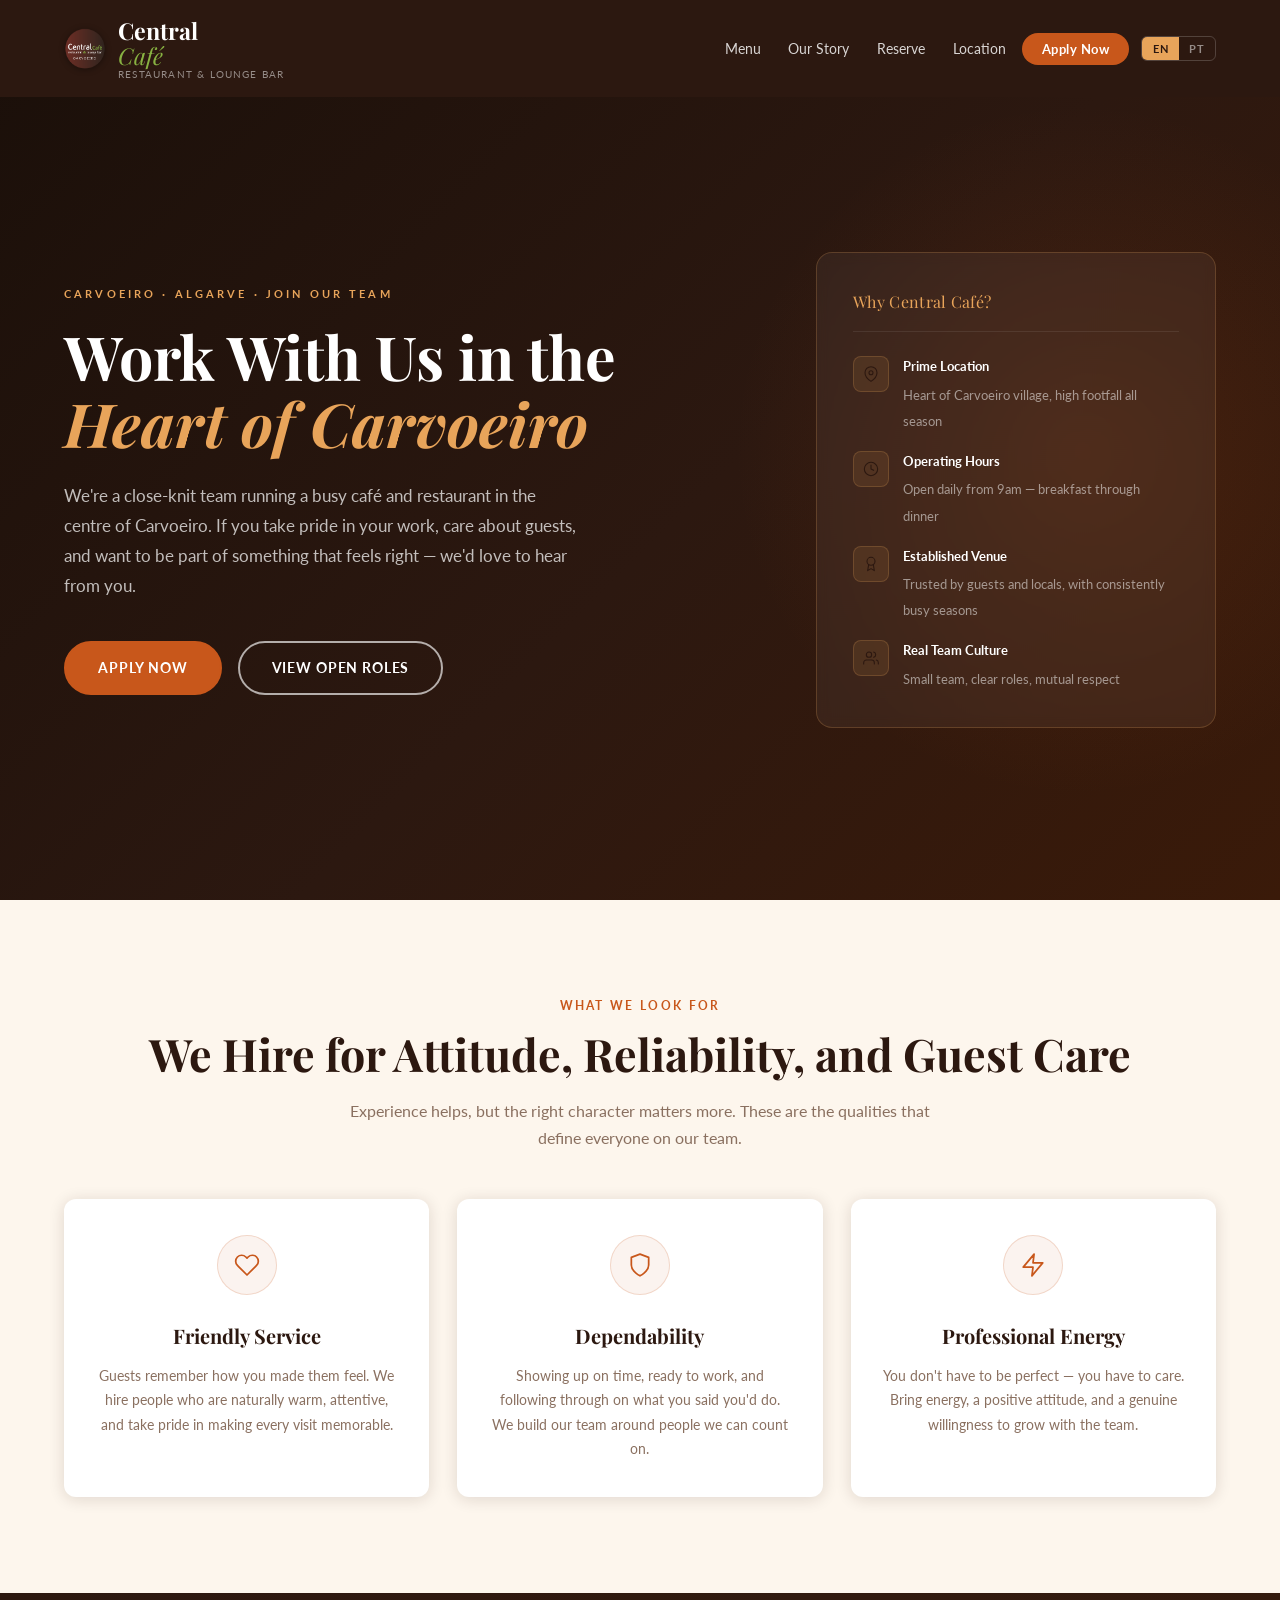
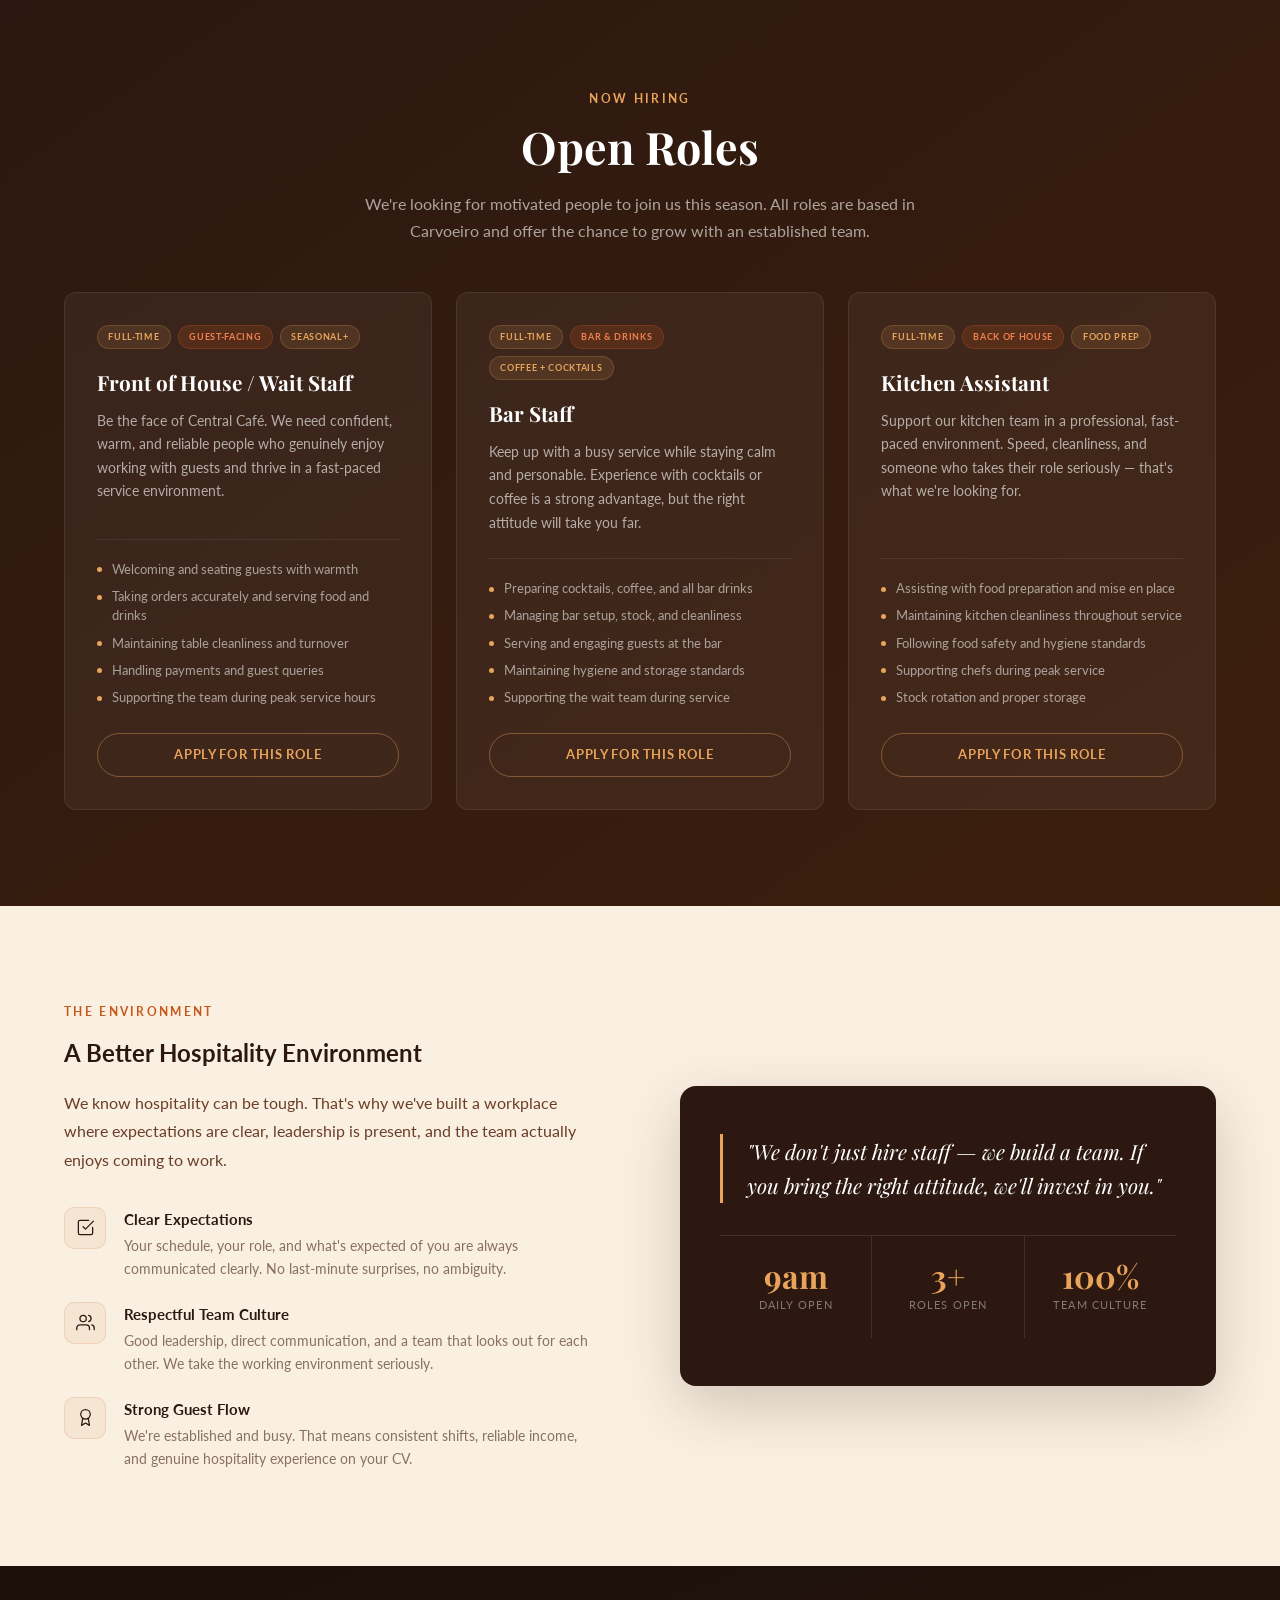
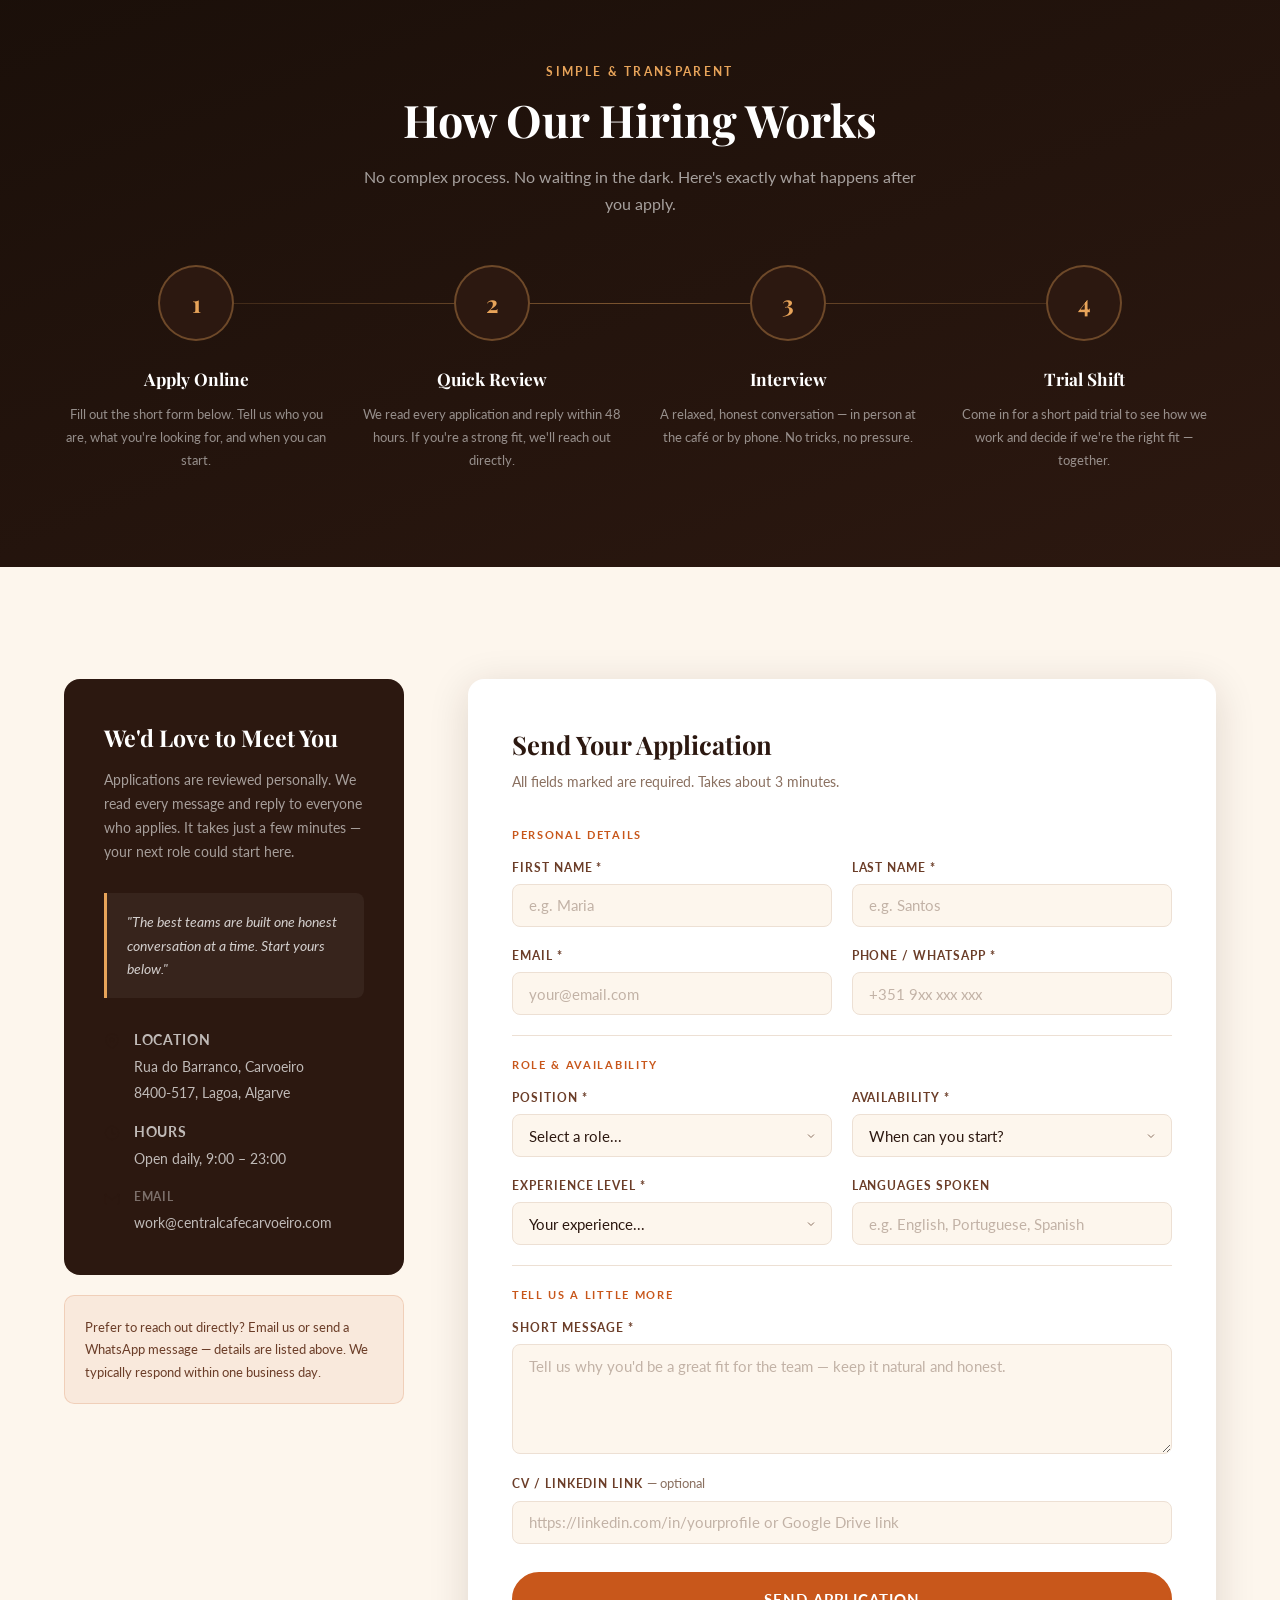
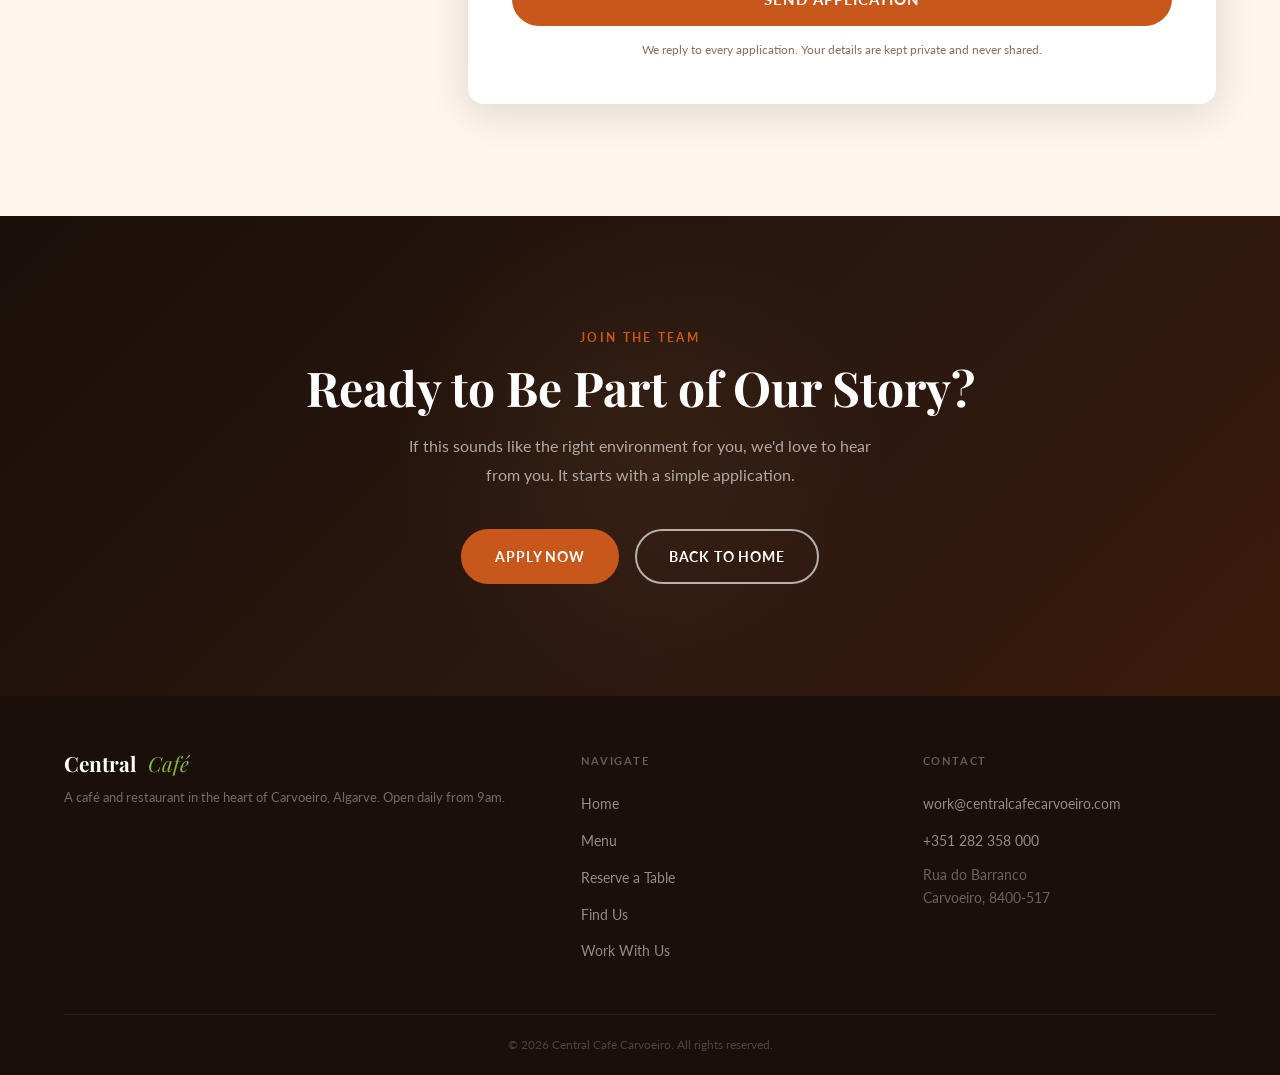
==== work-with-us.html @ 0c121b8c "Add files via upload" ====
<!DOCTYPE html>
<html lang="en">
<head>
  <meta charset="UTF-8" />
  <meta name="viewport" content="width=device-width, initial-scale=1.0" />
  <title>Work With Us — Central Café Carvoeiro</title>
  <meta name="description" content="Join the team at Central Café Carvoeiro. We're hiring front of house, bar staff, and kitchen assistants. Apply online today." />
  <link rel="preconnect" href="https://fonts.googleapis.com" />
  <link rel="preconnect" href="https://fonts.gstatic.com" crossorigin />
  <link href="https://fonts.googleapis.com/css2?family=Playfair+Display:ital,wght@0,400;0,600;0,700;1,400;1,600&family=Lato:wght@300;400;700&display=swap" rel="stylesheet" />
  <link rel="icon" type="image/png" href="images/favicon.png">
  <style>
    /* ═══════════════════════════════════════════════════════════
       Central Café — Work With Us
       Palette: #C8571B ember · #E8A45A gold · #2C1810 espresso
       ═══════════════════════════════════════════════════════════ */
    *, *::before, *::after { box-sizing: border-box; margin: 0; padding: 0; }

    :root {
      --ember:    #C8571B;
      --ember-dk: #A03F0D;
      --gold:     #E8A45A;
      --gold-lt:  #F5C98A;
      --cream:    #FDF6ED;
      --paper:    #FAF0E1;
      --espresso: #2C1810;
      --dark:     #1A0F09;
      --mid:      #6B3D28;
      --grey:     #8A7060;
      --light:    #EDE0D4;
      --white:    #FFFFFF;
      --shadow:   rgba(44,24,16,0.14);
      --font-serif: 'Playfair Display', Georgia, serif;
      --font-sans:  'Lato', system-ui, sans-serif;
      --radius: 12px;
      --ease: 0.3s ease;
    }

    html { scroll-behavior: smooth; font-size: 16px; }
    body { font-family: var(--font-sans); color: var(--espresso); background: var(--white); line-height: 1.65; overflow-x: hidden; }
    img { max-width: 100%; display: block; }
    a { text-decoration: none; color: inherit; }
    ul { list-style: none; }
    svg { display: block; }
    .container { max-width: 1200px; margin: 0 auto; padding: 0 1.5rem; }

    /* ── BUTTONS ─────────────────────────────────────────────── */
    .btn {
      display: inline-block; padding: 0.85rem 2rem; border-radius: 50px;
      font-family: var(--font-sans); font-weight: 700; font-size: 0.88rem;
      letter-spacing: 0.06em; text-transform: uppercase; cursor: pointer;
      border: 2px solid transparent; transition: all var(--ease);
    }
    .btn-primary { background: var(--ember); color: var(--white); border-color: var(--ember); }
    .btn-primary:hover { background: var(--ember-dk); border-color: var(--ember-dk); transform: translateY(-2px); box-shadow: 0 8px 24px rgba(200,87,27,0.32); }
    .btn-ghost { background: transparent; color: var(--white); border-color: rgba(255,255,255,0.65); }
    .btn-ghost:hover { background: rgba(255,255,255,0.12); border-color: var(--white); }
    .btn-outline { background: transparent; color: var(--ember); border-color: var(--ember); }
    .btn-outline:hover { background: var(--ember); color: var(--white); transform: translateY(-2px); box-shadow: 0 8px 24px rgba(200,87,27,0.25); }

    /* ── SECTION HEADERS ─────────────────────────────────────── */
    .section-header { text-align: center; margin-bottom: 3rem; }
    .section-eyebrow { font-size: 0.72rem; font-weight: 700; letter-spacing: 0.2em; text-transform: uppercase; color: var(--ember); margin-bottom: 0.75rem; display: block; }
    .section-header h2 { font-family: var(--font-serif); font-size: clamp(2rem, 4vw, 2.8rem); color: var(--espresso); line-height: 1.2; }
    .section-sub { margin-top: 1rem; color: var(--grey); max-width: 580px; margin-left: auto; margin-right: auto; line-height: 1.7; }
    .section-header.light h2 { color: var(--white); }
    .section-header.light .section-eyebrow { color: var(--gold); }
    .section-header.light .section-sub { color: rgba(255,255,255,0.6); }

    /* ── REVEAL ──────────────────────────────────────────────── */
    .reveal { opacity: 0; transform: translateY(24px); transition: opacity 0.6s ease, transform 0.6s ease; }
    .reveal.visible { opacity: 1; transform: translateY(0); }

    /* ═══════════════════════════════════════════════════════════
       NAV
    ═══════════════════════════════════════════════════════════ */
    #navbar {
      position: fixed; top: 0; left: 0; right: 0; z-index: 1000;
      padding: 1.1rem 0; background: var(--espresso);
      transition: padding var(--ease), box-shadow var(--ease);
    }
    #navbar.scrolled { padding: 0.75rem 0; box-shadow: 0 4px 20px rgba(0,0,0,0.3); }
    .nav-inner { max-width: 1200px; margin: 0 auto; padding: 0 1.5rem; display: flex; align-items: center; justify-content: space-between; gap: 1rem; }
    .nav-logo { display: flex; align-items: center; gap: 0.75rem; line-height: 1.1; }
    .nav-logo-img { height: 42px; width: auto; border-radius: 4px; object-fit: contain; filter: drop-shadow(0 1px 3px rgba(0,0,0,0.4)); }
    .nav-logo-text { display: flex; flex-direction: column; }
    .logo-central { font-family: var(--font-serif); font-size: 1.45rem; font-weight: 700; color: var(--white); }
    .logo-cafe { font-family: var(--font-serif); font-size: 1.45rem; font-weight: 400; font-style: italic; color: #88b242; }
    .nav-logo small { font-size: 0.62rem; letter-spacing: 0.12em; text-transform: uppercase; color: rgba(255,255,255,0.5); }
    .nav-right { display: flex; align-items: center; gap: 0.75rem; }
    .nav-links { display: flex; align-items: center; gap: 0.15rem; }
    .nav-links a { color: rgba(255,255,255,0.82); font-size: 0.87rem; padding: 0.5rem 0.8rem; border-radius: 6px; transition: color var(--ease), background var(--ease); }
    .nav-links a:hover { color: var(--white); background: rgba(255,255,255,0.1); }
    .nav-cta { background: var(--ember) !important; color: var(--white) !important; padding: 0.5rem 1.25rem !important; border-radius: 50px !important; font-weight: 700 !important; font-size: 0.82rem !important; letter-spacing: 0.04em !important; }
    .nav-cta:hover { background: var(--ember-dk) !important; }

    /* Lang Toggle */
    .lang-toggle { display: flex; border: 1px solid rgba(255,255,255,0.18); border-radius: 6px; overflow: hidden; flex-shrink: 0; }
    .lang-btn { background: transparent; border: none; color: rgba(255,255,255,0.5); font-size: 0.68rem; font-weight: 700; letter-spacing: 0.07em; padding: 0.3rem 0.65rem; cursor: pointer; transition: all 0.25s ease; font-family: var(--font-sans); text-transform: uppercase; }
    .lang-btn.active { background: var(--gold); color: var(--espresso); }
    .lang-btn:hover:not(.active) { color: var(--white); background: rgba(255,255,255,0.1); }

    .burger { display: none; background: none; border: none; color: var(--white); cursor: pointer; padding: 0.4rem; }
    .burger-icon { width: 24px; height: 24px; stroke: var(--white); }

    /* ═══════════════════════════════════════════════════════════
       HERO
    ═══════════════════════════════════════════════════════════ */
    #hero {
      position: relative; min-height: 100vh; display: flex; align-items: center;
      overflow: hidden; padding-top: 80px;
      background: linear-gradient(135deg, var(--dark) 0%, var(--espresso) 55%, #3a1a09 100%);
    }
    .hero-glow {
      position: absolute; width: 700px; height: 700px; border-radius: 50%;
      background: radial-gradient(circle, rgba(200,87,27,0.14) 0%, transparent 70%);
      top: 50%; right: -150px; transform: translateY(-50%); pointer-events: none;
    }
    .hero-inner {
      position: relative; z-index: 2; width: 100%; max-width: 1200px; margin: 0 auto;
      padding: 5rem 1.5rem; display: grid; grid-template-columns: 1fr 400px; gap: 4rem; align-items: center;
    }
    .hero-eyebrow { font-size: 0.7rem; font-weight: 700; letter-spacing: 0.28em; text-transform: uppercase; color: var(--gold); margin-bottom: 1.25rem; display: block; }
    .hero-text h1 { font-family: var(--font-serif); font-size: clamp(2.4rem, 5vw, 3.8rem); color: var(--white); line-height: 1.1; margin-bottom: 1.5rem; }
    .hero-text h1 em { color: var(--gold); font-style: italic; }
    .hero-text > p { color: rgba(255,255,255,0.72); font-size: 1.05rem; margin-bottom: 2.5rem; line-height: 1.78; max-width: 520px; }
    .hero-actions { display: flex; gap: 1rem; flex-wrap: wrap; }

    .hero-card {
      background: rgba(255,255,255,0.05); border: 1px solid rgba(232,164,90,0.22);
      border-radius: 16px; padding: 2.25rem; backdrop-filter: blur(6px);
    }
    .hero-card-title {
      font-family: var(--font-serif); font-size: 1rem; color: var(--gold);
      margin-bottom: 1.5rem; padding-bottom: 1rem; border-bottom: 1px solid rgba(255,255,255,0.08);
      letter-spacing: 0.02em;
    }
    .hero-highlights { display: flex; flex-direction: column; gap: 1.1rem; }
    .hero-hi { display: flex; gap: 0.9rem; align-items: flex-start; }
    .hi-icon {
      flex-shrink: 0; width: 36px; height: 36px; border-radius: 8px;
      background: rgba(232,164,90,0.1); border: 1px solid rgba(232,164,90,0.2);
      display: flex; align-items: center; justify-content: center;
    }
    .hi-icon svg { width: 16px; height: 16px; stroke: var(--gold); }
    .hero-hi strong { display: block; color: var(--white); font-size: 0.83rem; margin-bottom: 0.15rem; font-weight: 700; }
    .hero-hi span { font-size: 0.79rem; color: rgba(255,255,255,0.52); line-height: 1.45; }

    /* ═══════════════════════════════════════════════════════════
       VALUES
    ═══════════════════════════════════════════════════════════ */
    #values { padding: 6rem 0; background: var(--cream); }
    .values-grid { display: grid; grid-template-columns: repeat(3, 1fr); gap: 1.75rem; }
    .value-card {
      background: var(--white); border-radius: var(--radius); padding: 2.25rem 2rem;
      box-shadow: 0 2px 16px var(--shadow); text-align: center;
      transition: transform var(--ease), box-shadow var(--ease);
    }
    .value-card:hover { transform: translateY(-4px); box-shadow: 0 12px 36px rgba(44,24,16,0.14); }
    .value-icon {
      display: flex; align-items: center; justify-content: center;
      width: 60px; height: 60px; border-radius: 50%;
      background: rgba(200,87,27,0.07); border: 1.5px solid rgba(200,87,27,0.18);
      margin: 0 auto 1.5rem; color: var(--ember);
    }
    .value-icon svg { width: 26px; height: 26px; }
    .value-card h3 { font-family: var(--font-serif); font-size: 1.25rem; color: var(--espresso); margin-bottom: 0.75rem; }
    .value-card p { color: var(--grey); font-size: 0.9rem; line-height: 1.68; }

    /* ═══════════════════════════════════════════════════════════
       OPEN ROLES
    ═══════════════════════════════════════════════════════════ */
    #roles { padding: 6rem 0; background: linear-gradient(145deg, var(--espresso) 0%, #3C1E0D 100%); }
    .roles-grid { display: grid; grid-template-columns: repeat(3, 1fr); gap: 1.5rem; }
    .role-card {
      background: rgba(255,255,255,0.05); border: 1px solid rgba(255,255,255,0.08);
      border-radius: var(--radius); padding: 2rem; display: flex; flex-direction: column;
      transition: background var(--ease), border-color var(--ease), transform var(--ease);
    }
    .role-card:hover { background: rgba(255,255,255,0.09); border-color: rgba(232,164,90,0.28); transform: translateY(-3px); }
    .role-tags { display: flex; gap: 0.45rem; flex-wrap: wrap; margin-bottom: 1.25rem; }
    .role-tag {
      font-size: 0.59rem; font-weight: 700; padding: 0.2rem 0.65rem; border-radius: 50px;
      text-transform: uppercase; letter-spacing: 0.07em;
      background: rgba(232,164,90,0.12); color: var(--gold); border: 1px solid rgba(232,164,90,0.22);
    }
    .role-tag.hi { background: rgba(200,87,27,0.18); color: #F08050; border-color: rgba(200,87,27,0.28); }
    .role-card h3 { font-family: var(--font-serif); font-size: 1.3rem; color: var(--white); margin-bottom: 0.85rem; line-height: 1.25; }
    .role-desc { color: rgba(255,255,255,0.62); font-size: 0.88rem; line-height: 1.68; margin-bottom: 1.5rem; }
    .role-resp { margin-top: auto; border-top: 1px solid rgba(255,255,255,0.08); padding-top: 1.25rem; display: flex; flex-direction: column; gap: 0.5rem; }
    .role-resp li { display: flex; gap: 0.6rem; align-items: flex-start; font-size: 0.83rem; color: rgba(255,255,255,0.56); line-height: 1.45; }
    .role-resp li::before { content: ''; flex-shrink: 0; width: 5px; height: 5px; border-radius: 50%; background: var(--gold); margin-top: 0.47rem; }
    .role-apply-btn {
      margin-top: 1.6rem; display: block; text-align: center; padding: 0.65rem 1.5rem;
      border-radius: 50px; font-size: 0.8rem; font-weight: 700; letter-spacing: 0.05em;
      text-transform: uppercase; background: transparent; border: 1.5px solid rgba(232,164,90,0.4);
      color: var(--gold); cursor: pointer; transition: all var(--ease); font-family: var(--font-sans);
    }
    .role-apply-btn:hover { background: var(--gold); color: var(--espresso); border-color: var(--gold); }

    /* ═══════════════════════════════════════════════════════════
       BENEFITS / CULTURE
    ═══════════════════════════════════════════════════════════ */
    #benefits { padding: 6rem 0; background: var(--paper); }
    .benefits-inner { display: grid; grid-template-columns: 1fr 1fr; gap: 5rem; align-items: center; }
    .benefits-text h2 { font-family: var(--font-serif); font-size: clamp(2rem, 3.5vw, 2.7rem); line-height: 1.2; color: var(--espresso); margin-bottom: 1.1rem; }
    .benefits-text > p { color: var(--mid); line-height: 1.8; margin-bottom: 2rem; }
    .benefits-list { display: flex; flex-direction: column; gap: 1.35rem; }
    .benefit-item { display: flex; gap: 1.1rem; align-items: flex-start; }
    .benefit-icon { flex-shrink: 0; width: 42px; height: 42px; border-radius: 10px; background: rgba(200,87,27,0.07); border: 1px solid rgba(200,87,27,0.14); display: flex; align-items: center; justify-content: center; }
    .benefit-icon svg { width: 19px; height: 19px; stroke: var(--ember); }
    .benefit-item strong { display: block; color: var(--espresso); font-size: 0.95rem; margin-bottom: 0.2rem; }
    .benefit-item p { font-size: 0.87rem; color: var(--grey); line-height: 1.62; }

    .benefits-visual { background: var(--espresso); border-radius: 16px; padding: 3rem 2.5rem; box-shadow: 0 20px 60px rgba(44,24,16,0.2); }
    .quote-large { font-family: var(--font-serif); font-size: 1.3rem; color: var(--white); line-height: 1.65; font-style: italic; margin-bottom: 2rem; padding-left: 1.5rem; border-left: 3px solid var(--gold); }
    .team-stats { display: flex; border-top: 1px solid rgba(255,255,255,0.1); }
    .team-stat { flex: 1; padding: 1.5rem 1rem; text-align: center; border-right: 1px solid rgba(255,255,255,0.1); }
    .team-stat:last-child { border-right: none; }
    .team-stat strong { display: block; font-family: var(--font-serif); font-size: 2rem; color: var(--gold); line-height: 1; }
    .team-stat span { display: block; font-size: 0.68rem; color: rgba(255,255,255,0.42); text-transform: uppercase; letter-spacing: 0.1em; margin-top: 0.3rem; }

    /* ═══════════════════════════════════════════════════════════
       HIRING PROCESS
    ═══════════════════════════════════════════════════════════ */
    #process { padding: 6rem 0; background: linear-gradient(160deg, var(--dark) 0%, var(--espresso) 100%); }
    .process-steps { display: grid; grid-template-columns: repeat(4, 1fr); gap: 2rem; position: relative; }
    .process-steps::before {
      content: ''; position: absolute; top: 38px; left: calc(12.5% + 0.5rem); right: calc(12.5% + 0.5rem);
      height: 1px; background: linear-gradient(to right, rgba(232,164,90,0.15), rgba(232,164,90,0.45), rgba(232,164,90,0.15)); z-index: 0;
    }
    .process-step { display: flex; flex-direction: column; align-items: center; text-align: center; position: relative; z-index: 1; }
    .step-num {
      width: 76px; height: 76px; border-radius: 50%; background: var(--espresso);
      border: 2px solid rgba(232,164,90,0.35); display: flex; align-items: center; justify-content: center;
      margin-bottom: 1.5rem; transition: border-color var(--ease);
    }
    .step-num:hover { border-color: var(--gold); }
    .step-num-text { font-family: var(--font-serif); font-size: 1.5rem; font-weight: 700; color: var(--gold); }
    .process-step h4 { font-family: var(--font-serif); font-size: 1.08rem; color: var(--white); margin-bottom: 0.6rem; }
    .process-step p { font-size: 0.84rem; color: rgba(255,255,255,0.52); line-height: 1.68; }

    /* ═══════════════════════════════════════════════════════════
       APPLICATION FORM
    ═══════════════════════════════════════════════════════════ */
    #apply { padding: 7rem 0; background: var(--cream); }
    .apply-inner { display: grid; grid-template-columns: 340px 1fr; gap: 4rem; align-items: start; }

    /* Sidebar */
    .sidebar-card { background: var(--espresso); border-radius: 16px; padding: 2.5rem; margin-bottom: 1.25rem; }
    .sidebar-card h3 { font-family: var(--font-serif); font-size: 1.45rem; color: var(--white); margin-bottom: 0.65rem; }
    .sidebar-card > p { color: rgba(255,255,255,0.58); font-size: 0.88rem; line-height: 1.72; margin-bottom: 1.75rem; }
    .sidebar-quote { background: rgba(255,255,255,0.05); border-left: 3px solid var(--gold); border-radius: 0 8px 8px 0; padding: 1.1rem 1.25rem; margin-bottom: 2rem; }
    .sidebar-quote p { font-style: italic; color: rgba(255,255,255,0.78); font-size: 0.87rem; line-height: 1.68; }
    .sidebar-details { display: flex; flex-direction: column; gap: 1rem; }
    .sidebar-det { display: flex; gap: 0.85rem; align-items: flex-start; }
    .sidebar-det svg { width: 16px; height: 16px; stroke: var(--gold); flex-shrink: 0; margin-top: 0.22rem; }
    .sidebar-det strong { display: block; font-size: 0.72rem; text-transform: uppercase; letter-spacing: 0.08em; color: rgba(255,255,255,0.38); margin-bottom: 0.15rem; }
    .sidebar-det span { font-size: 0.86rem; color: rgba(255,255,255,0.7); line-height: 1.5; }
    .sidebar-note { background: rgba(200,87,27,0.08); border: 1px solid rgba(200,87,27,0.18); border-radius: 10px; padding: 1.25rem; }
    .sidebar-note p { font-size: 0.83rem; color: var(--mid); line-height: 1.68; }
    .sidebar-note a { color: var(--ember); font-weight: 700; }
    .sidebar-note a:hover { text-decoration: underline; }

    /* Form */
    .application-form { background: var(--white); border-radius: 16px; padding: 2.75rem; box-shadow: 0 8px 40px var(--shadow); }
    .form-title { font-family: var(--font-serif); font-size: 1.6rem; color: var(--espresso); margin-bottom: 0.35rem; }
    .form-subtitle { color: var(--grey); font-size: 0.87rem; margin-bottom: 2rem; }
    .form-section-label { font-size: 0.7rem; font-weight: 700; color: var(--ember); text-transform: uppercase; letter-spacing: 0.15em; margin-bottom: 0.85rem; display: block; }
    .form-sep { border: none; border-top: 1px solid var(--light); margin: 1.25rem 0; }
    .form-row { display: grid; grid-template-columns: repeat(auto-fit, minmax(140px, 1fr)); gap: 1.2rem; margin-bottom: 1.2rem; }
    .form-row:last-of-type { margin-bottom: 0; }
    .form-group { display: flex; flex-direction: column; gap: 0.4rem; }
    .form-group label { font-size: 0.74rem; font-weight: 700; color: var(--mid); text-transform: uppercase; letter-spacing: 0.08em; }
    .form-group input,
    .form-group select,
    .form-group textarea {
      border: 1.5px solid var(--light); border-radius: 8px; padding: 0.72rem 1rem;
      font-family: var(--font-sans); font-size: 0.93rem; color: var(--espresso);
      background: var(--cream); transition: border-color var(--ease), box-shadow var(--ease);
      outline: none; width: 100%; appearance: none; -webkit-appearance: none;
    }
    .form-group select {
      background-image: url("data:image/svg+xml,%3Csvg xmlns='http://www.w3.org/2000/svg' width='12' height='12' viewBox='0 0 24 24' fill='none' stroke='%238A7060' stroke-width='2'%3E%3Cpolyline points='6 9 12 15 18 9'%3E%3C/polyline%3E%3C/svg%3E");
      background-repeat: no-repeat; background-position: right 0.9rem center; padding-right: 2.5rem;
    }
    .form-group input::placeholder,
    .form-group textarea::placeholder { color: #c2b2a6; }
    .form-group input:focus,
    .form-group select:focus,
    .form-group textarea:focus { border-color: var(--ember); box-shadow: 0 0 0 3px rgba(200,87,27,0.12); background: var(--white); }
    .form-group textarea { resize: vertical; min-height: 110px; }
    .form-submit-wrap { margin-top: 1.75rem; }
    .btn-submit {
      width: 100%; padding: 1rem 2rem; background: var(--ember); color: var(--white);
      border: 2px solid var(--ember); border-radius: 50px; font-family: var(--font-sans);
      font-weight: 700; font-size: 0.92rem; letter-spacing: 0.07em; text-transform: uppercase;
      cursor: pointer; transition: all var(--ease);
    }
    .btn-submit:hover { background: var(--ember-dk); border-color: var(--ember-dk); transform: translateY(-2px); box-shadow: 0 8px 24px rgba(200,87,27,0.32); }
    .form-note { font-size: 0.77rem; color: var(--grey); text-align: center; margin-top: 0.85rem; }
    .form-success {
      display: none; align-items: center; gap: 0.6rem;
      padding: 1rem 1.25rem; background: #edf7ed; border-radius: 8px;
      color: #2d6a2d; font-weight: 700; font-size: 0.92rem; margin-bottom: 1.25rem;
    }
    .form-success.visible { display: flex; }
    .form-success svg { width: 18px; height: 18px; flex-shrink: 0; stroke: #2d6a2d; }

    /* ═══════════════════════════════════════════════════════════
       FINAL CTA
    ═══════════════════════════════════════════════════════════ */
    #cta-final {
      padding: 7rem 0; text-align: center; position: relative; overflow: hidden;
      background: linear-gradient(135deg, var(--dark) 0%, var(--espresso) 60%, #3a1a09 100%);
    }
    #cta-final::before {
      content: ''; position: absolute; width: 500px; height: 500px; border-radius: 50%;
      background: radial-gradient(circle, rgba(232,164,90,0.07) 0%, transparent 70%);
      top: 50%; left: 50%; transform: translate(-50%, -50%); pointer-events: none;
    }
    .cta-inner { position: relative; z-index: 1; }
    .cta-inner h2 { font-family: var(--font-serif); font-size: clamp(2rem, 4vw, 3rem); color: var(--white); margin-bottom: 1rem; line-height: 1.2; }
    .cta-inner p { color: rgba(255,255,255,0.62); max-width: 480px; margin: 0 auto 2.5rem; line-height: 1.78; }
    .cta-actions { display: flex; gap: 1rem; justify-content: center; flex-wrap: wrap; }

    /* ═══════════════════════════════════════════════════════════
       FOOTER
    ═══════════════════════════════════════════════════════════ */
    footer { background: var(--dark); padding: 3.5rem 0 0; }
    .footer-inner { display: grid; grid-template-columns: 1.6fr 1fr 1fr; gap: 3rem; padding-bottom: 2.5rem; border-bottom: 1px solid rgba(255,255,255,0.06); }
    .footer-brand .logo-central, .footer-brand .logo-cafe { font-size: 1.3rem; }
    .footer-brand p { color: rgba(255,255,255,0.38); font-size: 0.82rem; margin-top: 0.75rem; line-height: 1.65; }
    .footer-links h4 { color: rgba(255,255,255,0.32); font-size: 0.7rem; text-transform: uppercase; letter-spacing: 0.16em; margin-bottom: 1.25rem; }
    .footer-links li { margin-bottom: 0.65rem; }
    .footer-links a { color: rgba(255,255,255,0.52); font-size: 0.87rem; transition: color var(--ease); }
    .footer-links a:hover { color: var(--gold); }
    .footer-bottom { padding: 1.25rem 1.5rem; text-align: center; }
    .footer-bottom p { color: rgba(255,255,255,0.22); font-size: 0.75rem; }

    /* ═══════════════════════════════════════════════════════════
       RESPONSIVE
    ═══════════════════════════════════════════════════════════ */
    @media (max-width: 1024px) {
      .hero-inner { grid-template-columns: 1fr; max-width: 700px; }
      .hero-card { display: grid; grid-template-columns: 1fr 1fr; gap: 1rem; }
      .hero-card-title { grid-column: 1 / -1; }
      .roles-grid { grid-template-columns: 1fr 1fr; }
      .benefits-inner { grid-template-columns: 1fr; gap: 3rem; }
      .apply-inner { grid-template-columns: 1fr; }
      .footer-inner { grid-template-columns: 1fr 1fr; }
    }
    @media (max-width: 900px) {
      .values-grid { grid-template-columns: 1fr; max-width: 440px; margin-left: auto; margin-right: auto; }
      .process-steps { grid-template-columns: repeat(2, 1fr); gap: 3rem; }
      .process-steps::before { display: none; }
    }
    @media (max-width: 768px) {
      .nav-links {
        display: none; position: fixed; top: 0; left: 0; right: 0; bottom: 0;
        background: var(--espresso); flex-direction: column; align-items: center; justify-content: center;
        gap: 0.75rem; z-index: 999;
      }
      .nav-links.open { display: flex; }
      .nav-links a { font-size: 1.15rem; padding: 0.8rem 2rem; }
      .burger { display: block; position: relative; z-index: 1001; }
      .hero-inner { padding: 3.5rem 1.5rem; }
      .hero-card { display: block; }
      .roles-grid { grid-template-columns: 1fr; max-width: 560px; margin-left: auto; margin-right: auto; }
      .application-form { padding: 2rem 1.5rem; }
      .footer-inner { grid-template-columns: 1fr; gap: 2rem; }
      .team-stats { flex-direction: column; }
      .team-stat { border-right: none; border-bottom: 1px solid rgba(255,255,255,0.1); }
      .team-stat:last-child { border-bottom: none; }
    }
    @media (max-width: 640px) {
      .process-steps { grid-template-columns: 1fr; gap: 2.5rem; }
      .hero-actions { flex-direction: column; align-items: flex-start; }
      .cta-actions { flex-direction: column; align-items: center; }
      .form-row { grid-template-columns: 1fr; }
    }
    @media (max-width: 520px) {
      .application-form { padding: 1.75rem 1.1rem; }
    }
  </style>
</head>
<body>

<!-- ══ SVG SYMBOLS ═══════════════════════════════════════════════ -->
<svg xmlns="http://www.w3.org/2000/svg" style="display:none">
  <symbol id="icon-pin" viewBox="0 0 24 24" fill="none" stroke="currentColor" stroke-width="1.6" stroke-linecap="round" stroke-linejoin="round">
    <path d="M21 10c0 7-9 13-9 13s-9-6-9-13a9 9 0 0 1 18 0z"/><circle cx="12" cy="10" r="3"/>
  </symbol>
  <symbol id="icon-clock" viewBox="0 0 24 24" fill="none" stroke="currentColor" stroke-width="1.6" stroke-linecap="round" stroke-linejoin="round">
    <circle cx="12" cy="12" r="10"/><polyline points="12 6 12 12 16 14"/>
  </symbol>
  <symbol id="icon-award" viewBox="0 0 24 24" fill="none" stroke="currentColor" stroke-width="1.6" stroke-linecap="round" stroke-linejoin="round">
    <circle cx="12" cy="8" r="6"/><path d="M15.477 12.89 17 22l-5-3-5 3 1.523-9.11"/>
  </symbol>
  <symbol id="icon-people" viewBox="0 0 24 24" fill="none" stroke="currentColor" stroke-width="1.6" stroke-linecap="round" stroke-linejoin="round">
    <path d="M17 21v-2a4 4 0 0 0-4-4H5a4 4 0 0 0-4 4v2"/><circle cx="9" cy="7" r="4"/>
    <path d="M23 21v-2a4 4 0 0 0-3-3.87"/><path d="M16 3.13a4 4 0 0 1 0 7.75"/>
  </symbol>
  <symbol id="icon-heart" viewBox="0 0 24 24" fill="none" stroke="currentColor" stroke-width="1.6" stroke-linecap="round" stroke-linejoin="round">
    <path d="M20.84 4.61a5.5 5.5 0 0 0-7.78 0L12 5.67l-1.06-1.06a5.5 5.5 0 0 0-7.78 7.78l1.06 1.06L12 21.23l7.78-7.78 1.06-1.06a5.5 5.5 0 0 0 0-7.78z"/>
  </symbol>
  <symbol id="icon-shield" viewBox="0 0 24 24" fill="none" stroke="currentColor" stroke-width="1.6" stroke-linecap="round" stroke-linejoin="round">
    <path d="M12 22s8-4 8-10V5l-8-3-8 3v7c0 6 8 10 8 10z"/>
  </symbol>
  <symbol id="icon-zap" viewBox="0 0 24 24" fill="none" stroke="currentColor" stroke-width="1.6" stroke-linecap="round" stroke-linejoin="round">
    <polygon points="13 2 3 14 12 14 11 22 21 10 12 10 13 2"/>
  </symbol>
  <symbol id="icon-check-list" viewBox="0 0 24 24" fill="none" stroke="currentColor" stroke-width="1.6" stroke-linecap="round" stroke-linejoin="round">
    <path d="M9 11l3 3L22 4"/><path d="M21 12v7a2 2 0 0 1-2 2H5a2 2 0 0 1-2-2V5a2 2 0 0 1 2-2h11"/>
  </symbol>
  <symbol id="icon-chat" viewBox="0 0 24 24" fill="none" stroke="currentColor" stroke-width="1.6" stroke-linecap="round" stroke-linejoin="round">
    <path d="M21 15a2 2 0 0 1-2 2H7l-4 4V5a2 2 0 0 1 2-2h14a2 2 0 0 1 2 2z"/>
  </symbol>
  <symbol id="icon-briefcase" viewBox="0 0 24 24" fill="none" stroke="currentColor" stroke-width="1.6" stroke-linecap="round" stroke-linejoin="round">
    <rect x="2" y="7" width="20" height="14" rx="2" ry="2"/><path d="M16 21V5a2 2 0 0 0-2-2h-4a2 2 0 0 0-2 2v16"/>
  </symbol>
  <symbol id="icon-coffee" viewBox="0 0 24 24" fill="none" stroke="currentColor" stroke-width="1.6" stroke-linecap="round" stroke-linejoin="round">
    <path d="M18 8h1a4 4 0 0 1 0 8h-1"/><path d="M2 8h16v9a4 4 0 0 1-4 4H6a4 4 0 0 1-4-4V8z"/>
    <line x1="6" y1="1" x2="6" y2="4"/><line x1="10" y1="1" x2="10" y2="4"/><line x1="14" y1="1" x2="14" y2="4"/>
  </symbol>
  <symbol id="icon-utensils" viewBox="0 0 24 24" fill="none" stroke="currentColor" stroke-width="1.6" stroke-linecap="round" stroke-linejoin="round">
    <path d="M3 2v7c0 1.1.9 2 2 2h4a2 2 0 0 0 2-2V2"/><path d="M7 2v20"/>
    <path d="M21 15V2a5 5 0 0 0-5 5v6c0 1.1.9 2 2 2h3zm0 0v7"/>
  </symbol>
  <symbol id="icon-check" viewBox="0 0 24 24" fill="none" stroke="currentColor" stroke-width="2" stroke-linecap="round" stroke-linejoin="round">
    <polyline points="20 6 9 17 4 12"/>
  </symbol>
  <symbol id="icon-menu" viewBox="0 0 24 24" fill="none" stroke="currentColor" stroke-width="1.8" stroke-linecap="round">
    <line x1="3" y1="6" x2="21" y2="6"/><line x1="3" y1="12" x2="21" y2="12"/><line x1="3" y1="18" x2="21" y2="18"/>
  </symbol>
  <symbol id="icon-close" viewBox="0 0 24 24" fill="none" stroke="currentColor" stroke-width="1.8" stroke-linecap="round">
    <line x1="18" y1="6" x2="6" y2="18"/><line x1="6" y1="6" x2="18" y2="18"/>
  </symbol>
  <symbol id="icon-mail" viewBox="0 0 24 24" fill="none" stroke="currentColor" stroke-width="1.6" stroke-linecap="round" stroke-linejoin="round">
    <path d="M4 4h16c1.1 0 2 .9 2 2v12c0 1.1-.9 2-2 2H4c-1.1 0-2-.9-2-2V6c0-1.1.9-2 2-2z"/>
    <polyline points="22,6 12,13 2,6"/>
  </symbol>
  <symbol id="icon-phone" viewBox="0 0 24 24" fill="none" stroke="currentColor" stroke-width="1.6" stroke-linecap="round" stroke-linejoin="round">
    <path d="M22 16.92v3a2 2 0 0 1-2.18 2 19.79 19.79 0 0 1-8.63-3.07A19.5 19.5 0 0 1 4.07 12.04a19.79 19.79 0 0 1-3.07-8.67A2 2 0 0 1 2.98 1.38h3a2 2 0 0 1 2 1.72c.127.96.361 1.903.7 2.81a2 2 0 0 1-.45 2.11L7.09 8.91a16 16 0 0 0 6 6l1.27-1.27a2 2 0 0 1 2.11-.45c.907.339 1.85.573 2.81.7A2 2 0 0 1 21 16l.92.92z"/>
  </symbol>
  <symbol id="icon-link" viewBox="0 0 24 24" fill="none" stroke="currentColor" stroke-width="1.6" stroke-linecap="round" stroke-linejoin="round">
    <path d="M10 13a5 5 0 0 0 7.54.54l3-3a5 5 0 0 0-7.07-7.07l-1.72 1.71"/>
    <path d="M14 11a5 5 0 0 0-7.54-.54l-3 3a5 5 0 0 0 7.07 7.07l1.71-1.71"/>
  </symbol>
  <symbol id="icon-globe" viewBox="0 0 24 24" fill="none" stroke="currentColor" stroke-width="1.6" stroke-linecap="round" stroke-linejoin="round">
    <circle cx="12" cy="12" r="10"/>
    <line x1="2" y1="12" x2="22" y2="12"/>
    <path d="M12 2a15.3 15.3 0 0 1 4 10 15.3 15.3 0 0 1-4 10 15.3 15.3 0 0 1-4-10 15.3 15.3 0 0 1 4-10z"/>
  </symbol>
</svg>

<!-- ══ NAV ════════════════════════════════════════════════════════ -->
<nav id="navbar">
  <div class="nav-inner">
    <a class="nav-logo" href="index.html">
      <img src="images/logo_trans.png" alt="Central Café" class="nav-logo-img" />
      <div class="nav-logo-text">
        <span class="logo-central">Central</span><span class="logo-cafe">Café</span>
        <small>Restaurant &amp; Lounge Bar</small>
      </div>
    </a>
    <div class="nav-right">
      <ul class="nav-links" id="nav-links">
        <li><a href="index.html#menu" class="t" data-en="Menu" data-pt="Menu">Menu</a></li>
        <li><a href="index.html#chef" class="t" data-en="Our Story" data-pt="A Nossa História">Our Story</a></li>
        <li><a href="index.html#reservation" class="t" data-en="Reserve" data-pt="Reservar">Reserve</a></li>
        <li><a href="index.html#location" class="t" data-en="Location" data-pt="Localização">Location</a></li>
        <li><a class="nav-cta t" href="#apply" data-en="Apply Now" data-pt="Candidatar Agora">Apply Now</a></li>
      </ul>
      <div class="lang-toggle">
        <button class="lang-btn active" id="lang-en" onclick="setLang('en')">EN</button>
        <button class="lang-btn" id="lang-pt" onclick="setLang('pt')">PT</button>
      </div>
      <button class="burger" id="burger" aria-label="Toggle menu">
        <svg class="burger-icon burger-open"><use href="#icon-menu"/></svg>
        <svg class="burger-icon burger-close" style="display:none"><use href="#icon-close"/></svg>
      </button>
    </div>
  </div>
</nav>

<!-- ══ HERO ══════════════════════════════════════════════════════ -->
<section id="hero">
  <div class="hero-glow"></div>
  <div class="hero-inner">
    <div class="hero-text reveal">
      <span class="hero-eyebrow t" data-en="Carvoeiro · Algarve · Join Our Team" data-pt="Carvoeiro · Algarve · Junta-te à Nossa Equipa">Carvoeiro · Algarve · Join Our Team</span>
      <h1>
        <span class="t" data-en="Work With Us in the" data-pt="Trabalhe Connosco no">Work With Us in the</span><br/>
        <em><span class="t" data-en="Heart of Carvoeiro" data-pt="Coração de Carvoeiro">Heart of Carvoeiro</span></em>
      </h1>
      <p class="t" data-en="We're a close-knit team running a busy café and restaurant in the centre of Carvoeiro. If you take pride in your work, care about guests, and want to be part of something that feels right — we'd love to hear from you." data-pt="Somos uma equipa unida que gere um café e restaurante movimentado no centro de Carvoeiro. Se tens orgulho no teu trabalho, te preocupas com os clientes e queres fazer parte de algo que vale a pena — adoraríamos conhecer-te.">We're a close-knit team running a busy café and restaurant in the centre of Carvoeiro. If you take pride in your work, care about guests, and want to be part of something that feels right — we'd love to hear from you.</p>
      <div class="hero-actions">
        <a href="#apply" class="btn btn-primary"><span class="t" data-en="Apply Now" data-pt="Candidatar Agora">Apply Now</span></a>
        <a href="#roles" class="btn btn-ghost"><span class="t" data-en="View Open Roles" data-pt="Ver Vagas Disponíveis">View Open Roles</span></a>
      </div>
    </div>

    <div class="hero-card reveal">
      <p class="hero-card-title t" data-en="Why Central Café?" data-pt="Porquê o Central Café?">Why Central Café?</p>
      <div class="hero-highlights">
        <div class="hero-hi">
          <div class="hi-icon"><svg><use href="#icon-pin"/></svg></div>
          <div>
            <strong class="t" data-en="Prime Location" data-pt="Localização de Excelência">Prime Location</strong>
            <span class="t" data-en="Heart of Carvoeiro village, high footfall all season" data-pt="Centro da vila de Carvoeiro, elevada afluência em toda a temporada">Heart of Carvoeiro village, high footfall all season</span>
          </div>
        </div>
        <div class="hero-hi">
          <div class="hi-icon"><svg><use href="#icon-clock"/></svg></div>
          <div>
            <strong class="t" data-en="Operating Hours" data-pt="Horário de Funcionamento">Operating Hours</strong>
            <span class="t" data-en="Open daily from 9am — breakfast through dinner" data-pt="Aberto todos os dias a partir das 9h — pequeno-almoço ao jantar">Open daily from 9am — breakfast through dinner</span>
          </div>
        </div>
        <div class="hero-hi">
          <div class="hi-icon"><svg><use href="#icon-award"/></svg></div>
          <div>
            <strong class="t" data-en="Established Venue" data-pt="Espaço Consolidado">Established Venue</strong>
            <span class="t" data-en="Trusted by guests and locals, with consistently busy seasons" data-pt="Reconhecido por clientes e locais, com temporadas consistentemente movimentadas">Trusted by guests and locals, with consistently busy seasons</span>
          </div>
        </div>
        <div class="hero-hi">
          <div class="hi-icon"><svg><use href="#icon-people"/></svg></div>
          <div>
            <strong class="t" data-en="Real Team Culture" data-pt="Cultura de Equipa Real">Real Team Culture</strong>
            <span class="t" data-en="Small team, clear roles, mutual respect" data-pt="Equipa pequena, funções claras, respeito mútuo">Small team, clear roles, mutual respect</span>
          </div>
        </div>
      </div>
    </div>
  </div>
</section>

<!-- ══ VALUES ════════════════════════════════════════════════════ -->
<section id="values">
  <div class="container">
    <div class="section-header reveal">
      <span class="section-eyebrow t" data-en="What We Look For" data-pt="O Que Procuramos">What We Look For</span>
      <h2><span class="t" data-en="We Hire for Attitude, Reliability, and Guest Care" data-pt="Contratamos pela Atitude, Fiabilidade e Cuidado com os Clientes">We Hire for Attitude, Reliability, and Guest Care</span></h2>
      <p class="section-sub t" data-en="Experience helps, but the right character matters more. These are the qualities that define everyone on our team." data-pt="A experiência ajuda, mas o carácter certo importa mais. Estas são as qualidades que definem todos na nossa equipa.">Experience helps, but the right character matters more. These are the qualities that define everyone on our team.</p>
    </div>
    <div class="values-grid">
      <div class="value-card reveal">
        <div class="value-icon"><svg><use href="#icon-heart"/></svg></div>
        <h3><span class="t" data-en="Friendly Service" data-pt="Serviço Amigável">Friendly Service</span></h3>
        <p class="t" data-en="Guests remember how you made them feel. We hire people who are naturally warm, attentive, and take pride in making every visit memorable." data-pt="Os clientes lembram-se de como os fizeste sentir. Contratamos pessoas naturalmente calorosas, atentas e que se orgulham de tornar cada visita memorável.">Guests remember how you made them feel. We hire people who are naturally warm, attentive, and take pride in making every visit memorable.</p>
      </div>
      <div class="value-card reveal">
        <div class="value-icon"><svg><use href="#icon-shield"/></svg></div>
        <h3><span class="t" data-en="Dependability" data-pt="Fiabilidade">Dependability</span></h3>
        <p class="t" data-en="Showing up on time, ready to work, and following through on what you said you'd do. We build our team around people we can count on." data-pt="Chegar a horas, pronto para trabalhar e cumprir o que foi prometido. Construímos a nossa equipa em torno de pessoas em quem podemos confiar.">Showing up on time, ready to work, and following through on what you said you'd do. We build our team around people we can count on.</p>
      </div>
      <div class="value-card reveal">
        <div class="value-icon"><svg><use href="#icon-zap"/></svg></div>
        <h3><span class="t" data-en="Professional Energy" data-pt="Energia Profissional">Professional Energy</span></h3>
        <p class="t" data-en="You don't have to be perfect — you have to care. Bring energy, a positive attitude, and a genuine willingness to grow with the team." data-pt="Não precisas de ser perfeito — precisas de dar valor. Traz energia, atitude positiva e vontade genuína de crescer com a equipa.">You don't have to be perfect — you have to care. Bring energy, a positive attitude, and a genuine willingness to grow with the team.</p>
      </div>
    </div>
  </div>
</section>

<!-- ══ OPEN ROLES ════════════════════════════════════════════════ -->
<section id="roles">
  <div class="container">
    <div class="section-header light reveal">
      <span class="section-eyebrow t" data-en="Now Hiring" data-pt="A Contratar">Now Hiring</span>
      <h2><span class="t" data-en="Open Roles" data-pt="Vagas Disponíveis">Open Roles</span></h2>
      <p class="section-sub t" data-en="We're looking for motivated people to join us this season. All roles are based in Carvoeiro and offer the chance to grow with an established team." data-pt="Procuramos pessoas motivadas para se juntarem a nós esta temporada. Todas as funções são em Carvoeiro e oferecem a oportunidade de crescer com uma equipa consolidada.">We're looking for motivated people to join us this season. All roles are based in Carvoeiro and offer the chance to grow with an established team.</p>
    </div>
    <div class="roles-grid">

      <!-- Role 1: Front of House -->
      <div class="role-card reveal">
        <div class="role-tags">
          <span class="role-tag t" data-en="Full-Time" data-pt="Tempo Inteiro">Full-Time</span>
          <span class="role-tag hi t" data-en="Guest-Facing" data-pt="Contacto com Clientes">Guest-Facing</span>
          <span class="role-tag t" data-en="Seasonal+" data-pt="Sazonal+">Seasonal+</span>
        </div>
        <h3><span class="t" data-en="Front of House / Wait Staff" data-pt="Sala / Empregado(a) de Mesa">Front of House / Wait Staff</span></h3>
        <p class="role-desc t" data-en="Be the face of Central Café. We need confident, warm, and reliable people who genuinely enjoy working with guests and thrive in a fast-paced service environment." data-pt="Sê o rosto do Central Café. Procuramos pessoas confiantes, calorosas e fiáveis que gostem genuinamente de trabalhar com clientes e prosperam num ambiente de serviço dinâmico.">Be the face of Central Café. We need confident, warm, and reliable people who genuinely enjoy working with guests and thrive in a fast-paced service environment.</p>
        <ul class="role-resp">
          <li><span class="t" data-en="Welcoming and seating guests with warmth" data-pt="Recepcionar e acompanhar os clientes com simpatia">Welcoming and seating guests with warmth</span></li>
          <li><span class="t" data-en="Taking orders accurately and serving food and drinks" data-pt="Tomar pedidos com precisão e servir comida e bebidas">Taking orders accurately and serving food and drinks</span></li>
          <li><span class="t" data-en="Maintaining table cleanliness and turnover" data-pt="Manter a limpeza e rotatividade das mesas">Maintaining table cleanliness and turnover</span></li>
          <li><span class="t" data-en="Handling payments and guest queries" data-pt="Processar pagamentos e responder a questões dos clientes">Handling payments and guest queries</span></li>
          <li><span class="t" data-en="Supporting the team during peak service hours" data-pt="Apoiar a equipa durante as horas de maior movimento">Supporting the team during peak service hours</span></li>
        </ul>
        <a href="#apply" class="role-apply-btn t" data-en="Apply for This Role" data-pt="Candidatar a Esta Vaga">Apply for This Role</a>
      </div>

      <!-- Role 2: Bar Staff -->
      <div class="role-card reveal">
        <div class="role-tags">
          <span class="role-tag t" data-en="Full-Time" data-pt="Tempo Inteiro">Full-Time</span>
          <span class="role-tag hi t" data-en="Bar & Drinks" data-pt="Bar & Bebidas">Bar & Drinks</span>
          <span class="role-tag t" data-en="Coffee + Cocktails" data-pt="Café + Cocktails">Coffee + Cocktails</span>
        </div>
        <h3><span class="t" data-en="Bar Staff" data-pt="Barista / Bar">Bar Staff</span></h3>
        <p class="role-desc t" data-en="Keep up with a busy service while staying calm and personable. Experience with cocktails or coffee is a strong advantage, but the right attitude will take you far." data-pt="Acompanha um serviço movimentado mantendo a calma e simpatia. Experiência com cocktails ou café é uma vantagem, mas a atitude certa faz toda a diferença.">Keep up with a busy service while staying calm and personable. Experience with cocktails or coffee is a strong advantage, but the right attitude will take you far.</p>
        <ul class="role-resp">
          <li><span class="t" data-en="Preparing cocktails, coffee, and all bar drinks" data-pt="Preparar cocktails, café e todas as bebidas do bar">Preparing cocktails, coffee, and all bar drinks</span></li>
          <li><span class="t" data-en="Managing bar setup, stock, and cleanliness" data-pt="Gerir a preparação do bar, stock e limpeza">Managing bar setup, stock, and cleanliness</span></li>
          <li><span class="t" data-en="Serving and engaging guests at the bar" data-pt="Servir e interagir com clientes no bar">Serving and engaging guests at the bar</span></li>
          <li><span class="t" data-en="Maintaining hygiene and storage standards" data-pt="Manter padrões de higiene e armazenamento">Maintaining hygiene and storage standards</span></li>
          <li><span class="t" data-en="Supporting the wait team during service" data-pt="Apoiar a equipa de sala durante o serviço">Supporting the wait team during service</span></li>
        </ul>
        <a href="#apply" class="role-apply-btn t" data-en="Apply for This Role" data-pt="Candidatar a Esta Vaga">Apply for This Role</a>
      </div>

      <!-- Role 3: Kitchen Assistant -->
      <div class="role-card reveal">
        <div class="role-tags">
          <span class="role-tag t" data-en="Full-Time" data-pt="Tempo Inteiro">Full-Time</span>
          <span class="role-tag hi t" data-en="Back of House" data-pt="Cozinha">Back of House</span>
          <span class="role-tag t" data-en="Food Prep" data-pt="Preparação">Food Prep</span>
        </div>
        <h3><span class="t" data-en="Kitchen Assistant" data-pt="Auxiliar de Cozinha">Kitchen Assistant</span></h3>
        <p class="role-desc t" data-en="Support our kitchen team in a professional, fast-paced environment. Speed, cleanliness, and someone who takes their role seriously — that's what we're looking for." data-pt="Apoia a nossa equipa de cozinha num ambiente profissional e dinâmico. Velocidade, limpeza e alguém que leva o seu papel a sério — é isso que procuramos.">Support our kitchen team in a professional, fast-paced environment. Speed, cleanliness, and someone who takes their role seriously — that's what we're looking for.</p>
        <ul class="role-resp">
          <li><span class="t" data-en="Assisting with food preparation and mise en place" data-pt="Auxiliar na preparação de alimentos e mise en place">Assisting with food preparation and mise en place</span></li>
          <li><span class="t" data-en="Maintaining kitchen cleanliness throughout service" data-pt="Manter a limpeza da cozinha durante o serviço">Maintaining kitchen cleanliness throughout service</span></li>
          <li><span class="t" data-en="Following food safety and hygiene standards" data-pt="Cumprir normas de segurança alimentar e higiene">Following food safety and hygiene standards</span></li>
          <li><span class="t" data-en="Supporting chefs during peak service" data-pt="Apoiar os cozinheiros durante o pico do serviço">Supporting chefs during peak service</span></li>
          <li><span class="t" data-en="Stock rotation and proper storage" data-pt="Rotação de stock e armazenamento adequado">Stock rotation and proper storage</span></li>
        </ul>
        <a href="#apply" class="role-apply-btn t" data-en="Apply for This Role" data-pt="Candidatar a Esta Vaga">Apply for This Role</a>
      </div>

    </div>
  </div>
</section>

<!-- ══ BENEFITS / CULTURE ════════════════════════════════════════ -->
<section id="benefits">
  <div class="container">
    <div class="benefits-inner">
      <div class="reveal">
        <span class="section-eyebrow t" data-en="The Environment" data-pt="O Ambiente">The Environment</span>
        <h2 class="benefits-text"><span class="t" data-en="A Better Hospitality Environment" data-pt="Um Ambiente de Hospitalidade Melhor">A Better Hospitality Environment</span></h2>
        <p class="t" style="color:var(--mid);line-height:1.8;margin:1rem 0 2rem;" data-en="We know hospitality can be tough. That's why we've built a workplace where expectations are clear, leadership is present, and the team actually enjoys coming to work." data-pt="Sabemos que a hospitalidade pode ser exigente. Por isso construímos um local de trabalho onde as expectativas são claras, a liderança está presente e a equipa gosta genuinamente de vir trabalhar.">We know hospitality can be tough. That's why we've built a workplace where expectations are clear, leadership is present, and the team actually enjoys coming to work.</p>
        <div class="benefits-list">
          <div class="benefit-item">
            <div class="benefit-icon"><svg><use href="#icon-check-list"/></svg></div>
            <div>
              <strong><span class="t" data-en="Clear Expectations" data-pt="Expectativas Claras">Clear Expectations</span></strong>
              <p class="t" data-en="Your schedule, your role, and what's expected of you are always communicated clearly. No last-minute surprises, no ambiguity." data-pt="O teu horário, a tua função e o que é esperado de ti são sempre comunicados claramente. Sem surpresas de última hora, sem ambiguidade.">Your schedule, your role, and what's expected of you are always communicated clearly. No last-minute surprises, no ambiguity.</p>
            </div>
          </div>
          <div class="benefit-item">
            <div class="benefit-icon"><svg><use href="#icon-people"/></svg></div>
            <div>
              <strong><span class="t" data-en="Respectful Team Culture" data-pt="Cultura de Equipa Respeitosa">Respectful Team Culture</span></strong>
              <p class="t" data-en="Good leadership, direct communication, and a team that looks out for each other. We take the working environment seriously." data-pt="Boa liderança, comunicação direta e uma equipa que cuida uns dos outros. Levamos o ambiente de trabalho a sério.">Good leadership, direct communication, and a team that looks out for each other. We take the working environment seriously.</p>
            </div>
          </div>
          <div class="benefit-item">
            <div class="benefit-icon"><svg><use href="#icon-award"/></svg></div>
            <div>
              <strong><span class="t" data-en="Strong Guest Flow" data-pt="Fluxo Constante de Clientes">Strong Guest Flow</span></strong>
              <p class="t" data-en="We're established and busy. That means consistent shifts, reliable income, and genuine hospitality experience on your CV." data-pt="Somos um espaço estabelecido e movimentado. Isso significa turnos consistentes, rendimento fiável e experiência real em hospitalidade no teu CV.">We're established and busy. That means consistent shifts, reliable income, and genuine hospitality experience on your CV.</p>
            </div>
          </div>
        </div>
      </div>

      <div class="benefits-visual reveal">
        <p class="quote-large t" data-en="&ldquo;We don't just hire staff — we build a team. If you bring the right attitude, we'll invest in you.&rdquo;" data-pt="&ldquo;Não contratamos apenas pessoal — construímos uma equipa. Se trouxeres a atitude certa, investiremos em ti.&rdquo;">"We don't just hire staff — we build a team. If you bring the right attitude, we'll invest in you."</p>
        <div class="team-stats">
          <div class="team-stat">
            <strong>9am</strong>
            <span class="t" data-en="Daily Open" data-pt="Abertura Diária">Daily Open</span>
          </div>
          <div class="team-stat">
            <strong>3+</strong>
            <span class="t" data-en="Roles Open" data-pt="Vagas Abertas">Roles Open</span>
          </div>
          <div class="team-stat">
            <strong>100%</strong>
            <span class="t" data-en="Team Culture" data-pt="Cultura de Equipa">Team Culture</span>
          </div>
        </div>
      </div>
    </div>
  </div>
</section>

<!-- ══ HIRING PROCESS ════════════════════════════════════════════ -->
<section id="process">
  <div class="container">
    <div class="section-header light reveal">
      <span class="section-eyebrow t" data-en="Simple &amp; Transparent" data-pt="Simples &amp; Transparente">Simple &amp; Transparent</span>
      <h2><span class="t" data-en="How Our Hiring Works" data-pt="Como Funciona o Nosso Processo">How Our Hiring Works</span></h2>
      <p class="section-sub t" data-en="No complex process. No waiting in the dark. Here's exactly what happens after you apply." data-pt="Sem processos complexos. Sem esperar sem resposta. É exatamente isto que acontece depois de te candidatares.">No complex process. No waiting in the dark. Here's exactly what happens after you apply.</p>
    </div>
    <div class="process-steps reveal">
      <div class="process-step">
        <div class="step-num"><span class="step-num-text">1</span></div>
        <h4><span class="t" data-en="Apply Online" data-pt="Candidata-te Online">Apply Online</span></h4>
        <p class="t" data-en="Fill out the short form below. Tell us who you are, what you're looking for, and when you can start." data-pt="Preenche o formulário abaixo. Diz-nos quem és, o que procuras e quando podes começar.">Fill out the short form below. Tell us who you are, what you're looking for, and when you can start.</p>
      </div>
      <div class="process-step">
        <div class="step-num"><span class="step-num-text">2</span></div>
        <h4><span class="t" data-en="Quick Review" data-pt="Análise Rápida">Quick Review</span></h4>
        <p class="t" data-en="We read every application and reply within 48 hours. If you're a strong fit, we'll reach out directly." data-pt="Lemos todas as candidaturas e respondemos em 48 horas. Se for o perfil certo, entraremos em contacto directamente.">We read every application and reply within 48 hours. If you're a strong fit, we'll reach out directly.</p>
      </div>
      <div class="process-step">
        <div class="step-num"><span class="step-num-text">3</span></div>
        <h4><span class="t" data-en="Interview" data-pt="Entrevista">Interview</span></h4>
        <p class="t" data-en="A relaxed, honest conversation — in person at the café or by phone. No tricks, no pressure." data-pt="Uma conversa descontraída e honesta — presencialmente no café ou por telefone. Sem truques, sem pressão.">A relaxed, honest conversation — in person at the café or by phone. No tricks, no pressure.</p>
      </div>
      <div class="process-step">
        <div class="step-num"><span class="step-num-text">4</span></div>
        <h4><span class="t" data-en="Trial Shift" data-pt="Turno de Experiência">Trial Shift</span></h4>
        <p class="t" data-en="Come in for a short paid trial to see how we work and decide if we're the right fit — together." data-pt="Vem fazer um curto turno pago para veres como trabalhamos e decidirmos juntos se somos a escolha certa.">Come in for a short paid trial to see how we work and decide if we're the right fit — together.</p>
      </div>
    </div>
  </div>
</section>

<!-- ══ APPLICATION FORM ══════════════════════════════════════════ -->
<section id="apply">
  <div class="container">
    <div class="apply-inner">

      <!-- Side Panel -->
      <div class="apply-sidebar reveal">
        <div class="sidebar-card">
          <h3><span class="t" data-en="We'd Love to Meet You" data-pt="Adoraríamos Conhecer-te">We'd Love to Meet You</span></h3>
          <p class="t" data-en="Applications are reviewed personally. We read every message and reply to everyone who applies. It takes just a few minutes — your next role could start here." data-pt="As candidaturas são analisadas pessoalmente. Lemos cada mensagem e respondemos a todos os que se candidatam. Demora apenas alguns minutos — a tua próxima função pode começar aqui.">Applications are reviewed personally. We read every message and reply to everyone who applies. It takes just a few minutes — your next role could start here.</p>
          <div class="sidebar-quote">
            <p class="t" data-en="&ldquo;The best teams are built one honest conversation at a time. Start yours below.&rdquo;" data-pt="&ldquo;As melhores equipas constroem-se uma conversa honesta de cada vez. Começa a tua abaixo.&rdquo;">"The best teams are built one honest conversation at a time. Start yours below."</p>
          </div>
          <div class="sidebar-details">
            <div class="sidebar-det">
              <svg><use href="#icon-pin"/></svg>
              <div>
                <strong><span class="t" data-en="Location" data-pt="Localização">Location</span></strong>
                <span>Rua do Barranco, Carvoeiro<br/>8400-517, Lagoa, Algarve</span>
              </div>
            </div>
            <div class="sidebar-det">
              <svg><use href="#icon-clock"/></svg>
              <div>
                <strong><span class="t" data-en="Hours" data-pt="Horário">Hours</span></strong>
                <span><span class="t" data-en="Open daily, 9:00 – 22:30" data-pt="Aberto todos os dias, 9:00 – 22:30">Open daily, 9:00 – 23:00</span></span>
              </div>
            </div>
            <div class="sidebar-det">
              <svg><use href="#icon-mail"/></svg>
              <div>
                <strong>Email</strong>
                <span>work@centralcafecarvoeiro.com</span>
              </div>
            </div>
          </div>
        </div>
        <div class="sidebar-note">
          <p class="t" data-en="Prefer to reach out directly? Email us or send a WhatsApp message — details are listed above. We typically respond within one business day." data-pt="Preferes contactar diretamente? Envia-nos um email ou uma mensagem WhatsApp — os detalhes estão acima. Respondemos normalmente dentro de um dia útil.">Prefer to reach out directly? Email us or send a WhatsApp message — details are listed above. We typically respond within one business day.</p>
        </div>
      </div>

      <!-- Application Form -->
      <div class="reveal">
        <!-- To enable real form submission, add: action="https://formspree.io/f/YOUR_ID" method="POST" -->
        <form class="application-form" id="apply-form" novalidate>
          <div class="form-success" id="form-success">
            <svg><use href="#icon-check"/></svg>
            <span class="t" data-en="Application sent! We'll be in touch within 48 hours." data-pt="Candidatura enviada! Entraremos em contacto em 48 horas.">Application sent! We'll be in touch within 48 hours.</span>
          </div>

          <h2 class="form-title"><span class="t" data-en="Send Your Application" data-pt="Envia a Tua Candidatura">Send Your Application</span></h2>
          <p class="form-subtitle t" data-en="All fields marked are required. Takes about 3 minutes." data-pt="Todos os campos assinalados são obrigatórios. Demora cerca de 3 minutos.">All fields marked are required. Takes about 3 minutes.</p>

          <span class="form-section-label t" data-en="Personal Details" data-pt="Dados Pessoais">Personal Details</span>
          <div class="form-row">
            <div class="form-group">
              <label for="first-name"><span class="t" data-en="First Name" data-pt="Nome">First Name</span> *</label>
              <input type="text" id="first-name" name="first_name" required data-ph-en="e.g. Maria" data-ph-pt="ex. Maria" placeholder="e.g. Maria" autocomplete="given-name" />
            </div>
            <div class="form-group">
              <label for="last-name"><span class="t" data-en="Last Name" data-pt="Apelido">Last Name</span> *</label>
              <input type="text" id="last-name" name="last_name" required data-ph-en="e.g. Santos" data-ph-pt="ex. Santos" placeholder="e.g. Santos" autocomplete="family-name" />
            </div>
          </div>
          <div class="form-row">
            <div class="form-group">
              <label for="email">Email *</label>
              <input type="email" id="email" name="email" required data-ph-en="your@email.com" data-ph-pt="o.teu@email.com" placeholder="your@email.com" autocomplete="email" />
            </div>
            <div class="form-group">
              <label for="phone"><span class="t" data-en="Phone / WhatsApp" data-pt="Telefone / WhatsApp">Phone / WhatsApp</span> *</label>
              <input type="tel" id="phone" name="phone" required data-ph-en="+351 9xx xxx xxx" data-ph-pt="+351 9xx xxx xxx" placeholder="+351 9xx xxx xxx" autocomplete="tel" />
            </div>
          </div>

          <hr class="form-sep" />
          <span class="form-section-label t" data-en="Role &amp; Availability" data-pt="Função &amp; Disponibilidade">Role &amp; Availability</span>
          <div class="form-row">
            <div class="form-group">
              <label for="position"><span class="t" data-en="Position" data-pt="Cargo">Position</span> *</label>
              <select id="position" name="position" required>
                <option value="" disabled selected class="t" data-en="Select a role..." data-pt="Seleciona uma vaga...">Select a role...</option>
                <option value="foh" class="t" data-en="Front of House / Wait Staff" data-pt="Sala / Empregado(a) de Mesa">Front of House / Wait Staff</option>
                <option value="bar" class="t" data-en="Bar Staff" data-pt="Barista / Bar">Bar Staff</option>
                <option value="kitchen" class="t" data-en="Kitchen Assistant" data-pt="Auxiliar de Cozinha">Kitchen Assistant</option>
                <option value="other" class="t" data-en="Other / Open to Suggestions" data-pt="Outro / Aberto a Sugestões">Other / Open to Suggestions</option>
              </select>
            </div>
            <div class="form-group">
              <label for="availability"><span class="t" data-en="Availability" data-pt="Disponibilidade">Availability</span> *</label>
              <select id="availability" name="availability" required>
                <option value="" disabled selected class="t" data-en="When can you start?" data-pt="Quando podes começar?">When can you start?</option>
                <option value="immediate" class="t" data-en="Immediately" data-pt="Imediatamente">Immediately</option>
                <option value="2weeks" class="t" data-en="Within 2 weeks" data-pt="Dentro de 2 semanas">Within 2 weeks</option>
                <option value="month" class="t" data-en="Within a month" data-pt="Dentro de um mês">Within a month</option>
                <option value="seasonal" class="t" data-en="Seasonal only" data-pt="Apenas sazonal">Seasonal only</option>
              </select>
            </div>
          </div>
          <div class="form-row">
            <div class="form-group">
              <label for="experience"><span class="t" data-en="Experience Level" data-pt="Nível de Experiência">Experience Level</span> *</label>
              <select id="experience" name="experience" required>
                <option value="" disabled selected class="t" data-en="Your experience..." data-pt="A tua experiência...">Your experience...</option>
                <option value="none" class="t" data-en="No Experience" data-pt="Sem Experiência">No Experience</option>
                <option value="under1" class="t" data-en="Less than 1 year" data-pt="Menos de 1 ano">Less than 1 year</option>
                <option value="1to2" class="t" data-en="1–2 years" data-pt="1–2 anos">1–2 years</option>
                <option value="3plus" class="t" data-en="3+ years" data-pt="3+ anos">3+ anos</option>
              </select>
            </div>
            <div class="form-group">
              <label for="languages"><span class="t" data-en="Languages Spoken" data-pt="Idiomas Falados">Languages Spoken</span></label>
              <input type="text" id="languages" name="languages" data-ph-en="e.g. English, Portuguese, Spanish" data-ph-pt="ex. Inglês, Português, Espanhol" placeholder="e.g. English, Portuguese, Spanish" />
            </div>
          </div>

          <hr class="form-sep" />
          <span class="form-section-label t" data-en="Tell Us a Little More" data-pt="Conta-nos um Pouco Mais">Tell Us a Little More</span>
          <div class="form-group" style="margin-bottom:1.2rem">
            <label for="message"><span class="t" data-en="Short Message" data-pt="Mensagem Curta">Short Message</span> *</label>
            <textarea id="message" name="message" rows="4" required data-ph-en="Tell us why you'd be a great fit for the team — keep it natural and honest." data-ph-pt="Diz-nos por que serias uma boa aposta para a equipa — sê natural e honesto(a)." placeholder="Tell us why you'd be a great fit for the team — keep it natural and honest."></textarea>
          </div>
          <div class="form-group">
            <label for="cv-link"><span class="t" data-en="CV / LinkedIn Link" data-pt="Link CV / LinkedIn">CV / LinkedIn Link</span> <span style="color:var(--grey);font-weight:400;text-transform:none;letter-spacing:0;font-size:0.8rem;"> — <span class="t" data-en="optional" data-pt="opcional">optional</span></span></label>
            <input type="url" id="cv-link" name="cv_link" data-ph-en="https://linkedin.com/in/yourprofile or Google Drive link" data-ph-pt="https://linkedin.com/in/o-teu-perfil ou link Google Drive" placeholder="https://linkedin.com/in/yourprofile or Google Drive link" />
          </div>

          <div class="form-submit-wrap">
            <button type="submit" class="btn-submit">
              <span class="t" data-en="Send Application" data-pt="Enviar Candidatura">Send Application</span>
            </button>
            <p class="form-note t" data-en="We reply to every application. Your details are kept private and never shared." data-pt="Respondemos a todas as candidaturas. Os teus dados são privados e nunca partilhados.">We reply to every application. Your details are kept private and never shared.</p>
          </div>
        </form>
      </div>

    </div>
  </div>
</section>

<!-- ══ FINAL CTA ══════════════════════════════════════════════════ -->
<section id="cta-final">
  <div class="container">
    <div class="cta-inner reveal">
      <span class="section-eyebrow t" data-en="Join the Team" data-pt="Junta-te à Equipa">Join the Team</span>
      <h2><span class="t" data-en="Ready to Be Part of Our Story?" data-pt="Pronto(a) para Fazer Parte da Nossa História?">Ready to Be Part of Our Story?</span></h2>
      <p class="t" data-en="If this sounds like the right environment for you, we'd love to hear from you. It starts with a simple application." data-pt="Se isto parece o ambiente certo para ti, adoraríamos ouvir-te. Começa com uma candidatura simples.">If this sounds like the right environment for you, we'd love to hear from you. It starts with a simple application.</p>
      <div class="cta-actions">
        <a href="#apply" class="btn btn-primary"><span class="t" data-en="Apply Now" data-pt="Candidatar Agora">Apply Now</span></a>
        <a href="index.html" class="btn btn-ghost"><span class="t" data-en="Back to Home" data-pt="Voltar ao Início">Back to Home</span></a>
      </div>
    </div>
  </div>
</section>

<!-- ══ FOOTER ════════════════════════════════════════════════════ -->
<footer>
  <div class="container">
    <div class="footer-inner">
      <div class="footer-brand">
        <div class="nav-logo" style="margin-bottom:0.25rem">
          <span class="logo-central">Central</span><span class="logo-cafe">Café</span>
        </div>
        <p class="t" data-en="A café and restaurant in the heart of Carvoeiro, Algarve. Open daily from 9am." data-pt="Um café e restaurante no coração de Carvoeiro, Algarve. Aberto todos os dias a partir das 9h.">A café and restaurant in the heart of Carvoeiro, Algarve. Open daily from 9am.</p>
      </div>
      <div class="footer-links">
        <h4><span class="t" data-en="Navigate" data-pt="Navegar">Navigate</span></h4>
        <ul>
          <li><a href="index.html" class="t" data-en="Home" data-pt="Início">Home</a></li>
          <li><a href="index.html#menu" class="t" data-en="Menu" data-pt="Menu">Menu</a></li>
          <li><a href="index.html#reservation" class="t" data-en="Reserve a Table" data-pt="Reservar Mesa">Reserve a Table</a></li>
          <li><a href="index.html#location" class="t" data-en="Find Us" data-pt="Encontra-nos">Find Us</a></li>
          <li><a href="work-with-us.html" class="t" data-en="Work With Us" data-pt="Trabalha Connosco">Work With Us</a></li>
        </ul>
      </div>
      <div class="footer-links">
        <h4><span class="t" data-en="Contact" data-pt="Contacto">Contact</span></h4>
        <ul>
          <li><a href="mailto:work@centralcafecarvoeiro.com">work@centralcafecarvoeiro.com</a></li>
          <li><a href="tel:+351282358000">+351 282 358 000</a></li>
          <li style="color:rgba(255,255,255,0.35);font-size:0.87rem;margin-top:0.5rem;">Rua do Barranco<br/>Carvoeiro, 8400-517</li>
        </ul>
      </div>
    </div>
    <div class="footer-bottom">
      <p>&copy; 2026 Central Café Carvoeiro. <span class="t" data-en="All rights reserved." data-pt="Todos os direitos reservados.">All rights reserved.</span></p>
    </div>
  </div>
</footer>

<script>
  /* ── Language toggle ─────────────────────────────────────── */
  var currentLang = 'en';

  function setLang(lang) {
    currentLang = lang;
    document.querySelectorAll('.t[data-en]').forEach(function(el) {
      var text = lang === 'pt' ? (el.dataset.pt || el.dataset.en) : el.dataset.en;
      if (text) el.textContent = text;
    });
    document.querySelectorAll('[data-ph-en]').forEach(function(el) {
      el.placeholder = lang === 'pt' ? (el.dataset.phPt || el.dataset.phEn) : el.dataset.phEn;
    });
    document.getElementById('lang-en').classList.toggle('active', lang === 'en');
    document.getElementById('lang-pt').classList.toggle('active', lang === 'pt');
    document.documentElement.lang = lang === 'pt' ? 'pt' : 'en';
    try { localStorage.setItem('cafe-lang', lang); } catch(e) {}
  }

  (function() {
    try {
      var saved = localStorage.getItem('cafe-lang');
      if (saved === 'pt') setLang('pt');
    } catch(e) {}
  })();

  /* ── Nav scroll ──────────────────────────────────────────── */
  var navbar = document.getElementById('navbar');
  window.addEventListener('scroll', function() {
    navbar.classList.toggle('scrolled', window.scrollY > 40);
  }, { passive: true });

  /* ── Burger menu ─────────────────────────────────────────── */
  var burger = document.getElementById('burger');
  var navLinks = document.getElementById('nav-links');
  var burgerOpen = burger.querySelector('.burger-open');
  var burgerClose = burger.querySelector('.burger-close');

  burger.addEventListener('click', function() {
    var isOpen = navLinks.classList.toggle('open');
    burgerOpen.style.display = isOpen ? 'none' : 'block';
    burgerClose.style.display = isOpen ? 'block' : 'none';
  });

  navLinks.querySelectorAll('a').forEach(function(link) {
    link.addEventListener('click', function() {
      navLinks.classList.remove('open');
      burgerOpen.style.display = 'block';
      burgerClose.style.display = 'none';
    });
  });

  /* ── Reveal on scroll ────────────────────────────────────── */
  var reveals = document.querySelectorAll('.reveal');
  var observer = new IntersectionObserver(function(entries) {
    entries.forEach(function(entry) {
      if (entry.isIntersecting) {
        entry.target.classList.add('visible');
        observer.unobserve(entry.target);
      }
    });
  }, { threshold: 0.12 });
  reveals.forEach(function(el) { observer.observe(el); });

  /* ── Form submission ─────────────────────────────────────── */
  var form = document.getElementById('apply-form');
  var success = document.getElementById('form-success');

  form.addEventListener('submit', function(e) {
    e.preventDefault();
    var required = form.querySelectorAll('[required]');
    var valid = true;
    required.forEach(function(field) {
      field.style.borderColor = '';
      if (!field.value.trim()) {
        field.style.borderColor = '#c0392b';
        valid = false;
      }
    });
    if (!valid) return;

    /* Show success state (wire up a real action attr for production) */
    success.classList.add('visible');
    form.querySelectorAll('input, select, textarea, button[type="submit"]').forEach(function(el) {
      el.disabled = true;
    });
    success.scrollIntoView({ behavior: 'smooth', block: 'center' });
  });

  /* Re-style invalid fields on input */
  form.querySelectorAll('[required]').forEach(function(field) {
    field.addEventListener('input', function() {
      if (field.value.trim()) field.style.borderColor = '';
    });
  });
</script>

</body>
</html>
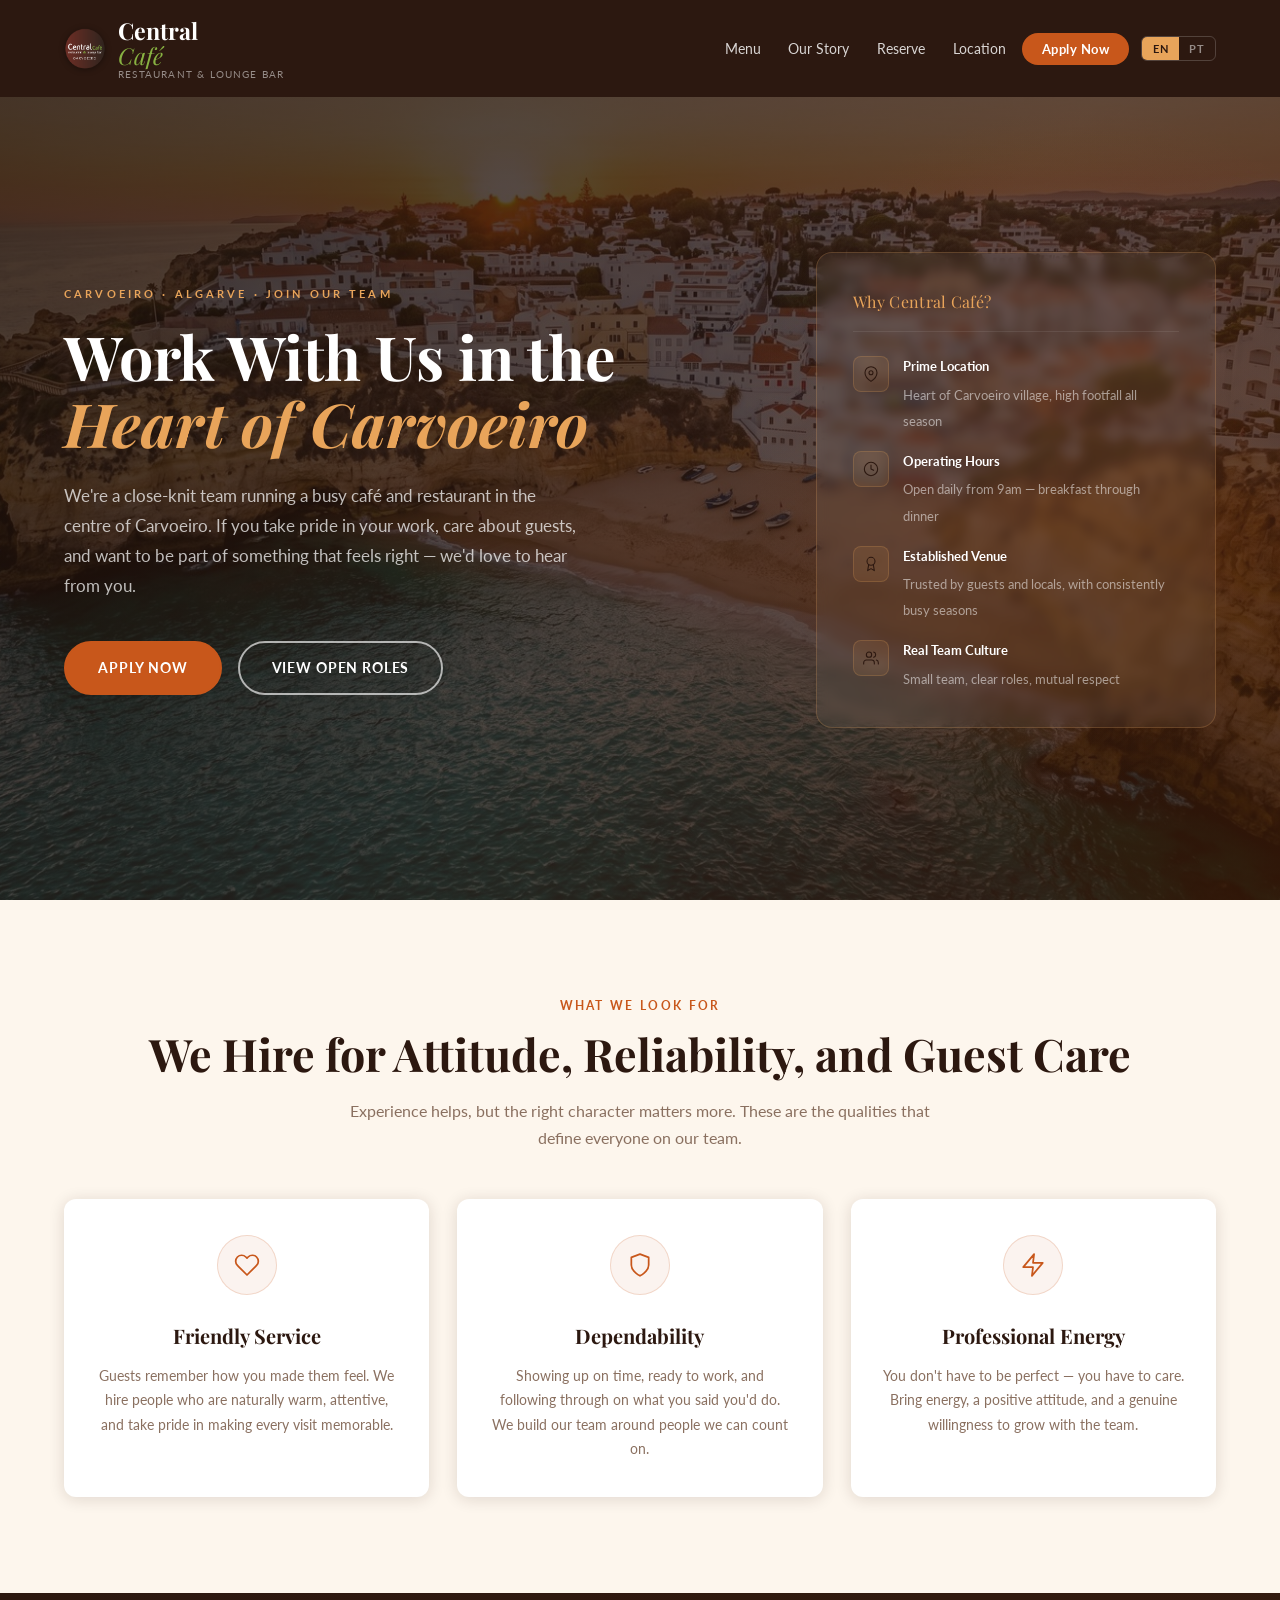
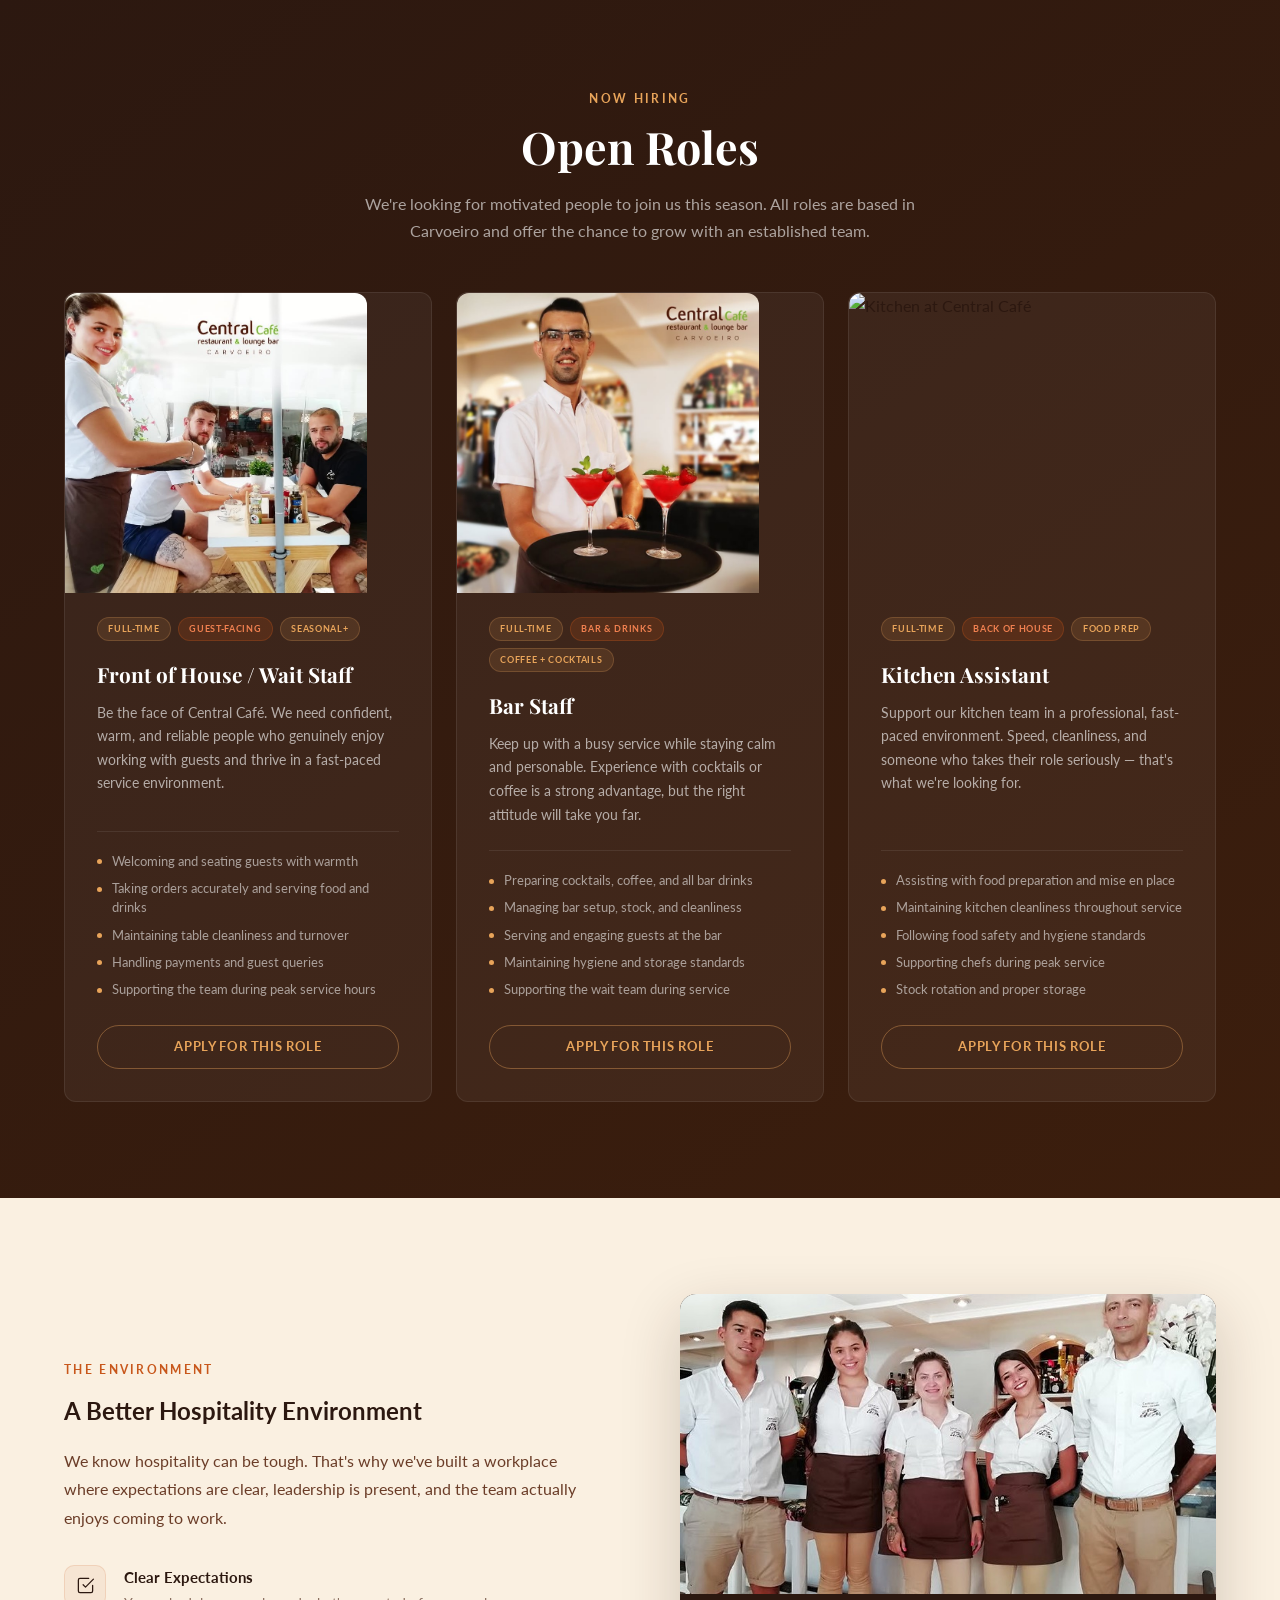
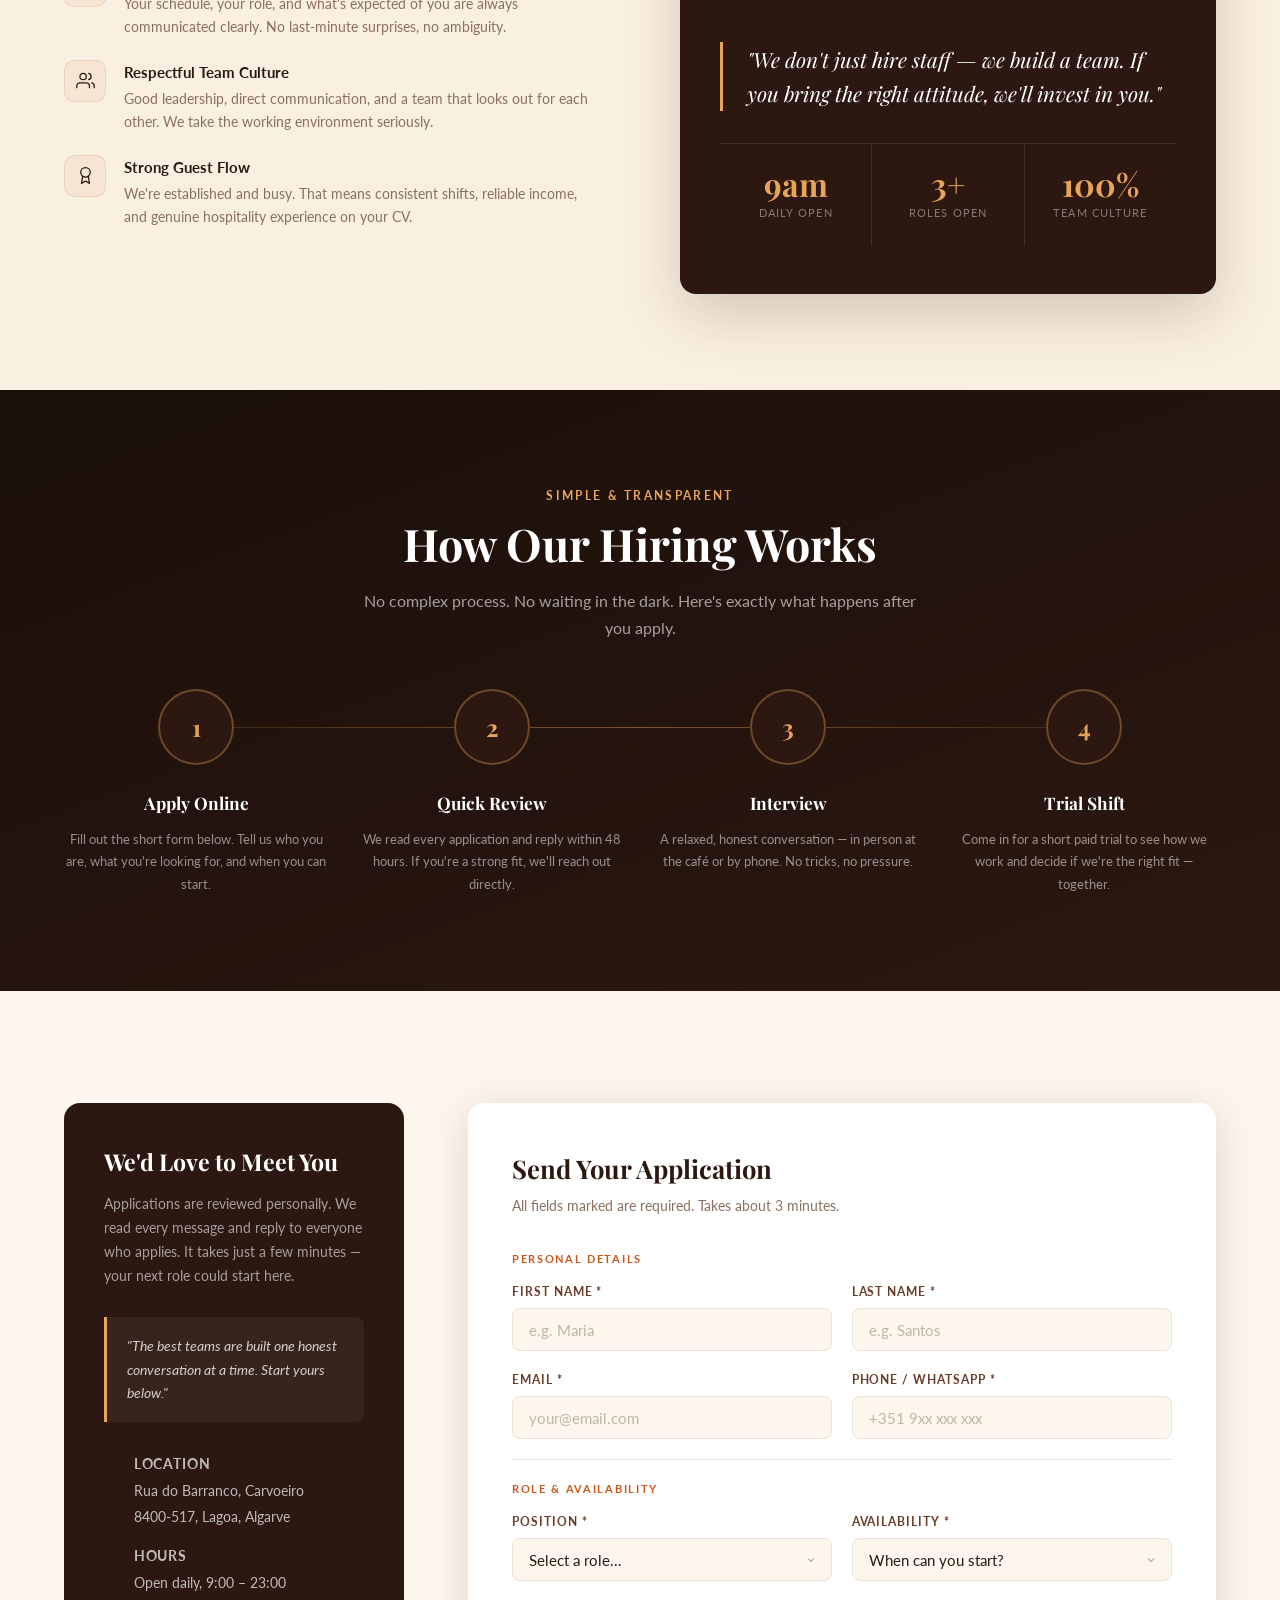
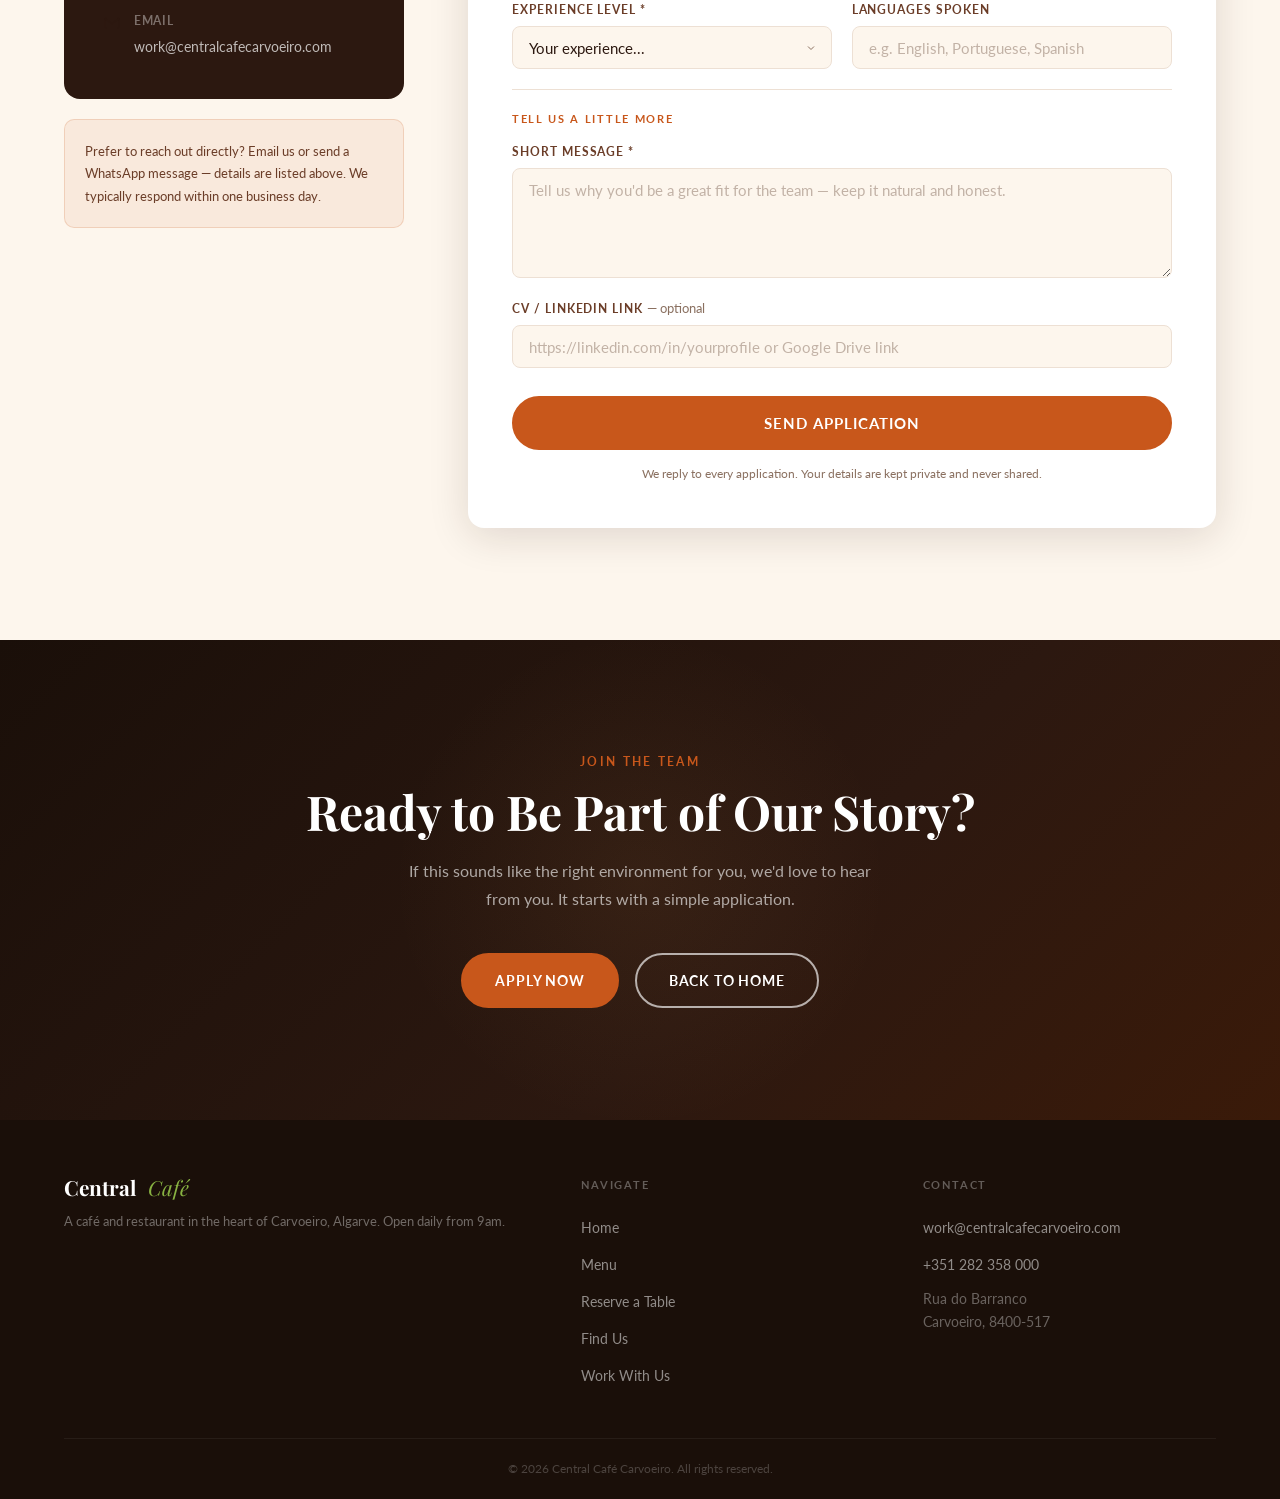
==== commit a3377935: "Add files via upload" ====
--- a/work-with-us.html
+++ b/work-with-us.html
@@ -109,7 +109,7 @@
     #hero {
       position: relative; min-height: 100vh; display: flex; align-items: center;
       overflow: hidden; padding-top: 80px;
-      background: linear-gradient(135deg, var(--dark) 0%, var(--espresso) 55%, #3a1a09 100%);
+      background: linear-gradient(135deg, rgba(26,15,9,0.82) 0%, rgba(44,24,16,0.75) 55%, rgba(58,26,9,0.82) 100%), url('images/hero_143759.jpg') center/cover no-repeat;
     }
     .hero-glow {
       position: absolute; width: 700px; height: 700px; border-radius: 50%;
@@ -178,6 +178,7 @@
       transition: background var(--ease), border-color var(--ease), transform var(--ease);
     }
     .role-card:hover { background: rgba(255,255,255,0.09); border-color: rgba(232,164,90,0.28); transform: translateY(-3px); }
+    .role-card-photo { width: calc(100% + 4rem); margin: -2rem -2rem 1.5rem; height: 300px; object-fit: cover; object-position: center; display: block; border-radius: var(--radius) var(--radius) 0 0; }
     .role-tags { display: flex; gap: 0.45rem; flex-wrap: wrap; margin-bottom: 1.25rem; }
     .role-tag {
       font-size: 0.59rem; font-weight: 700; padding: 0.2rem 0.65rem; border-radius: 50px;
@@ -212,7 +213,9 @@
     .benefit-item strong { display: block; color: var(--espresso); font-size: 0.95rem; margin-bottom: 0.2rem; }
     .benefit-item p { font-size: 0.87rem; color: var(--grey); line-height: 1.62; }
 
-    .benefits-visual { background: var(--espresso); border-radius: 16px; padding: 3rem 2.5rem; box-shadow: 0 20px 60px rgba(44,24,16,0.2); }
+    .benefits-visual { background: var(--espresso); border-radius: 16px; overflow: hidden; box-shadow: 0 20px 60px rgba(44,24,16,0.2); }
+    .benefits-visual-photo { width: 100%; height: 300px; object-fit: cover; object-position: center; display: block; }
+    .benefits-visual-body { padding: 3rem 2.5rem; }
     .quote-large { font-family: var(--font-serif); font-size: 1.3rem; color: var(--white); line-height: 1.65; font-style: italic; margin-bottom: 2rem; padding-left: 1.5rem; border-left: 3px solid var(--gold); }
     .team-stats { display: flex; border-top: 1px solid rgba(255,255,255,0.1); }
     .team-stat { flex: 1; padding: 1.5rem 1rem; text-align: center; border-right: 1px solid rgba(255,255,255,0.1); }
@@ -577,6 +580,7 @@
 
       <!-- Role 1: Front of House -->
       <div class="role-card reveal">
+        <img src="images/waiter.jpg" alt="Front of house staff at Central Café" class="role-card-photo" />
         <div class="role-tags">
           <span class="role-tag t" data-en="Full-Time" data-pt="Tempo Inteiro">Full-Time</span>
           <span class="role-tag hi t" data-en="Guest-Facing" data-pt="Contacto com Clientes">Guest-Facing</span>
@@ -596,6 +600,7 @@
 
       <!-- Role 2: Bar Staff -->
       <div class="role-card reveal">
+        <img src="images/bar_tender.jpg" alt="Bar staff at Central Café" class="role-card-photo" />
         <div class="role-tags">
           <span class="role-tag t" data-en="Full-Time" data-pt="Tempo Inteiro">Full-Time</span>
           <span class="role-tag hi t" data-en="Bar & Drinks" data-pt="Bar & Bebidas">Bar & Drinks</span>
@@ -615,6 +620,7 @@
 
       <!-- Role 3: Kitchen Assistant -->
       <div class="role-card reveal">
+        <img src="images/kitchen.png" alt="Kitchen at Central Café" class="role-card-photo" />
         <div class="role-tags">
           <span class="role-tag t" data-en="Full-Time" data-pt="Tempo Inteiro">Full-Time</span>
           <span class="role-tag hi t" data-en="Back of House" data-pt="Cozinha">Back of House</span>
@@ -670,6 +676,8 @@
       </div>
 
       <div class="benefits-visual reveal">
+        <img src="images/team.jpg" alt="The Central Café team" class="benefits-visual-photo" />
+        <div class="benefits-visual-body">
         <p class="quote-large t" data-en="&ldquo;We don't just hire staff — we build a team. If you bring the right attitude, we'll invest in you.&rdquo;" data-pt="&ldquo;Não contratamos apenas pessoal — construímos uma equipa. Se trouxeres a atitude certa, investiremos em ti.&rdquo;">"We don't just hire staff — we build a team. If you bring the right attitude, we'll invest in you."</p>
         <div class="team-stats">
           <div class="team-stat">
@@ -685,6 +693,7 @@
             <span class="t" data-en="Team Culture" data-pt="Cultura de Equipa">Team Culture</span>
           </div>
         </div>
+        </div><!-- /.benefits-visual-body -->
       </div>
     </div>
   </div>
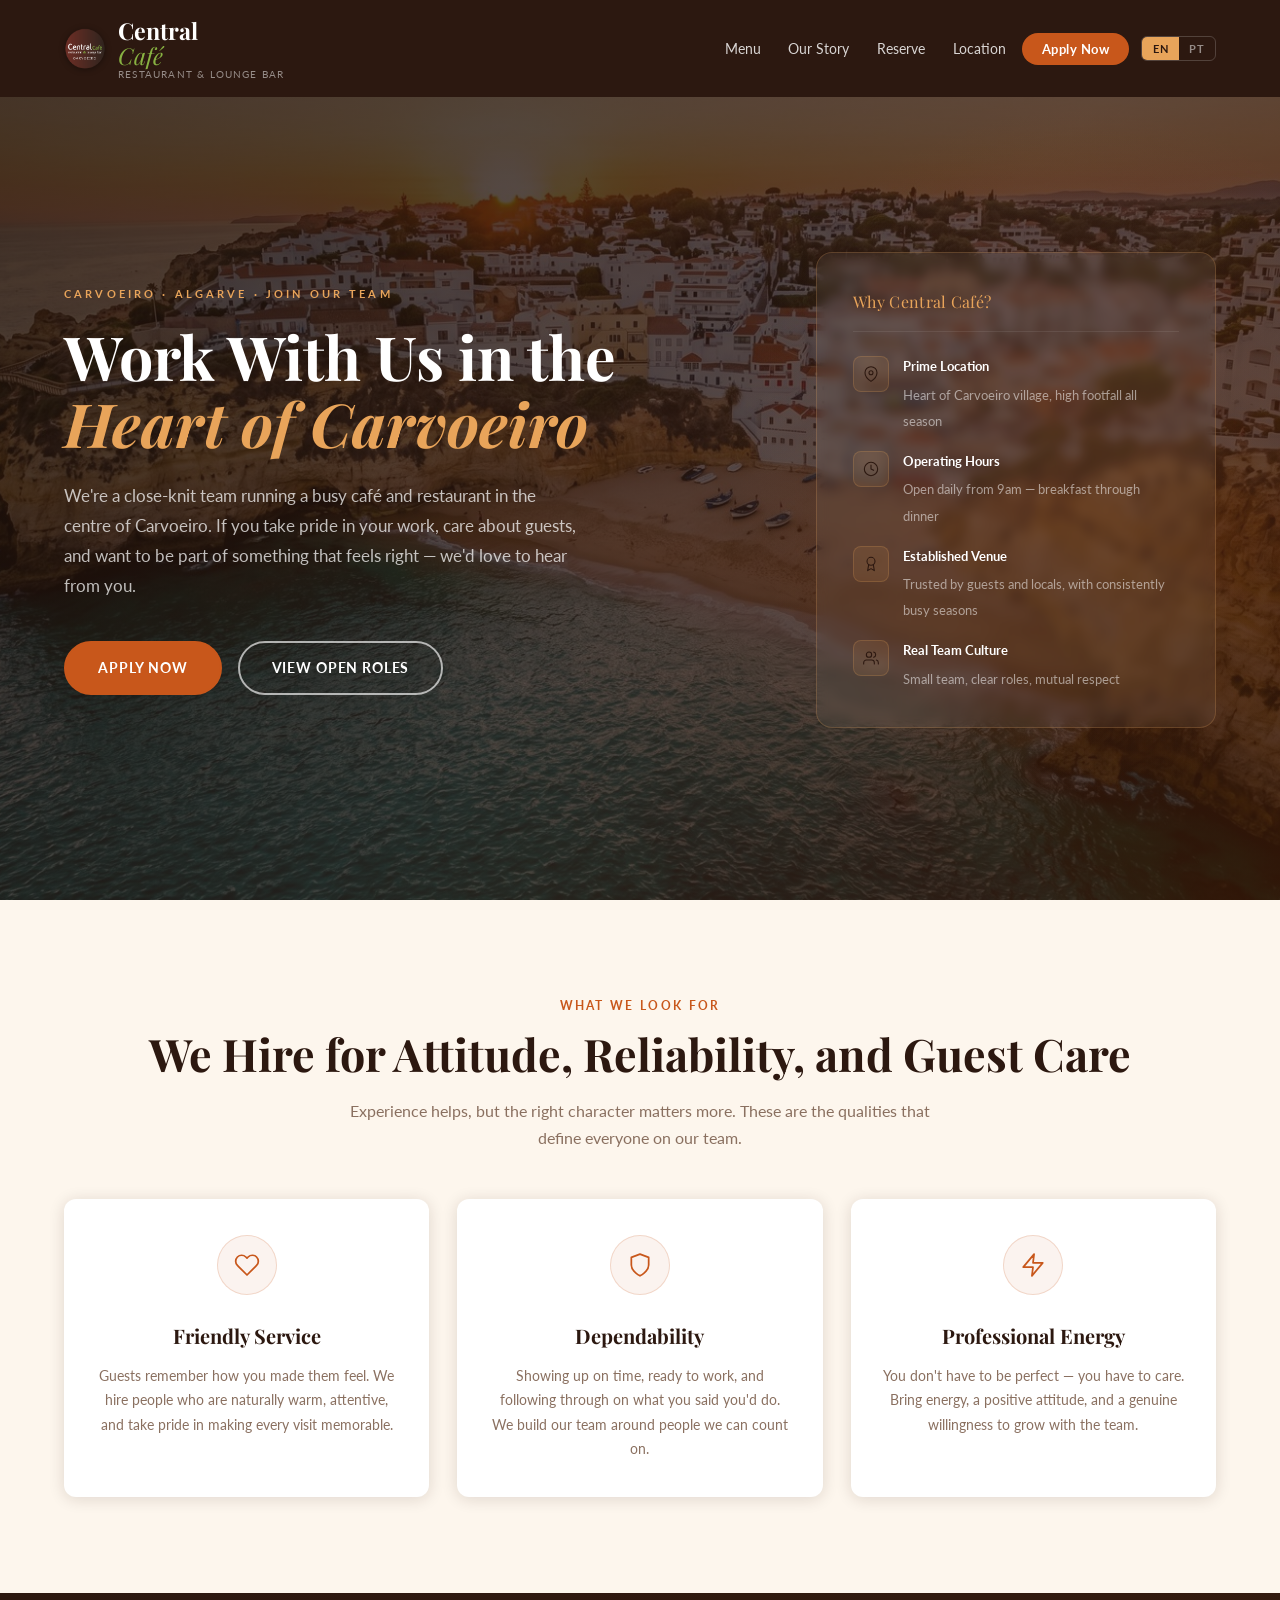
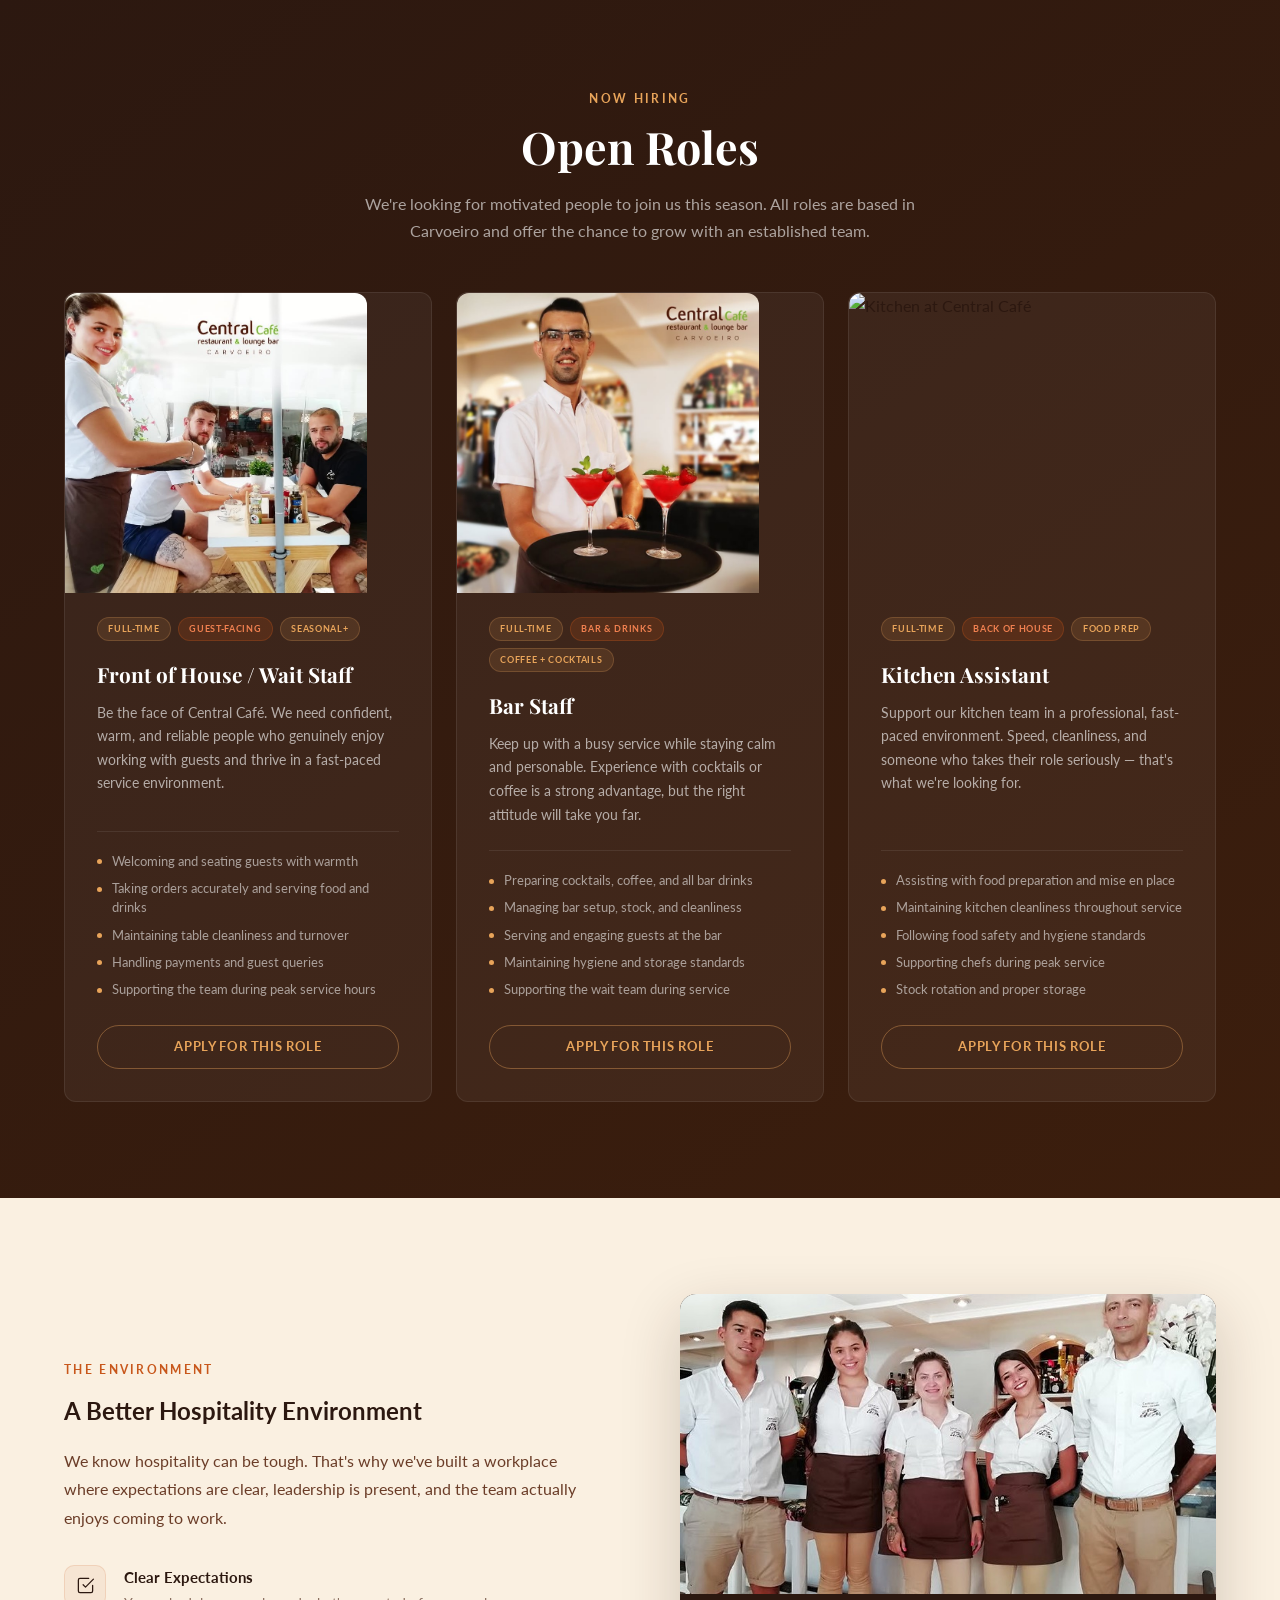
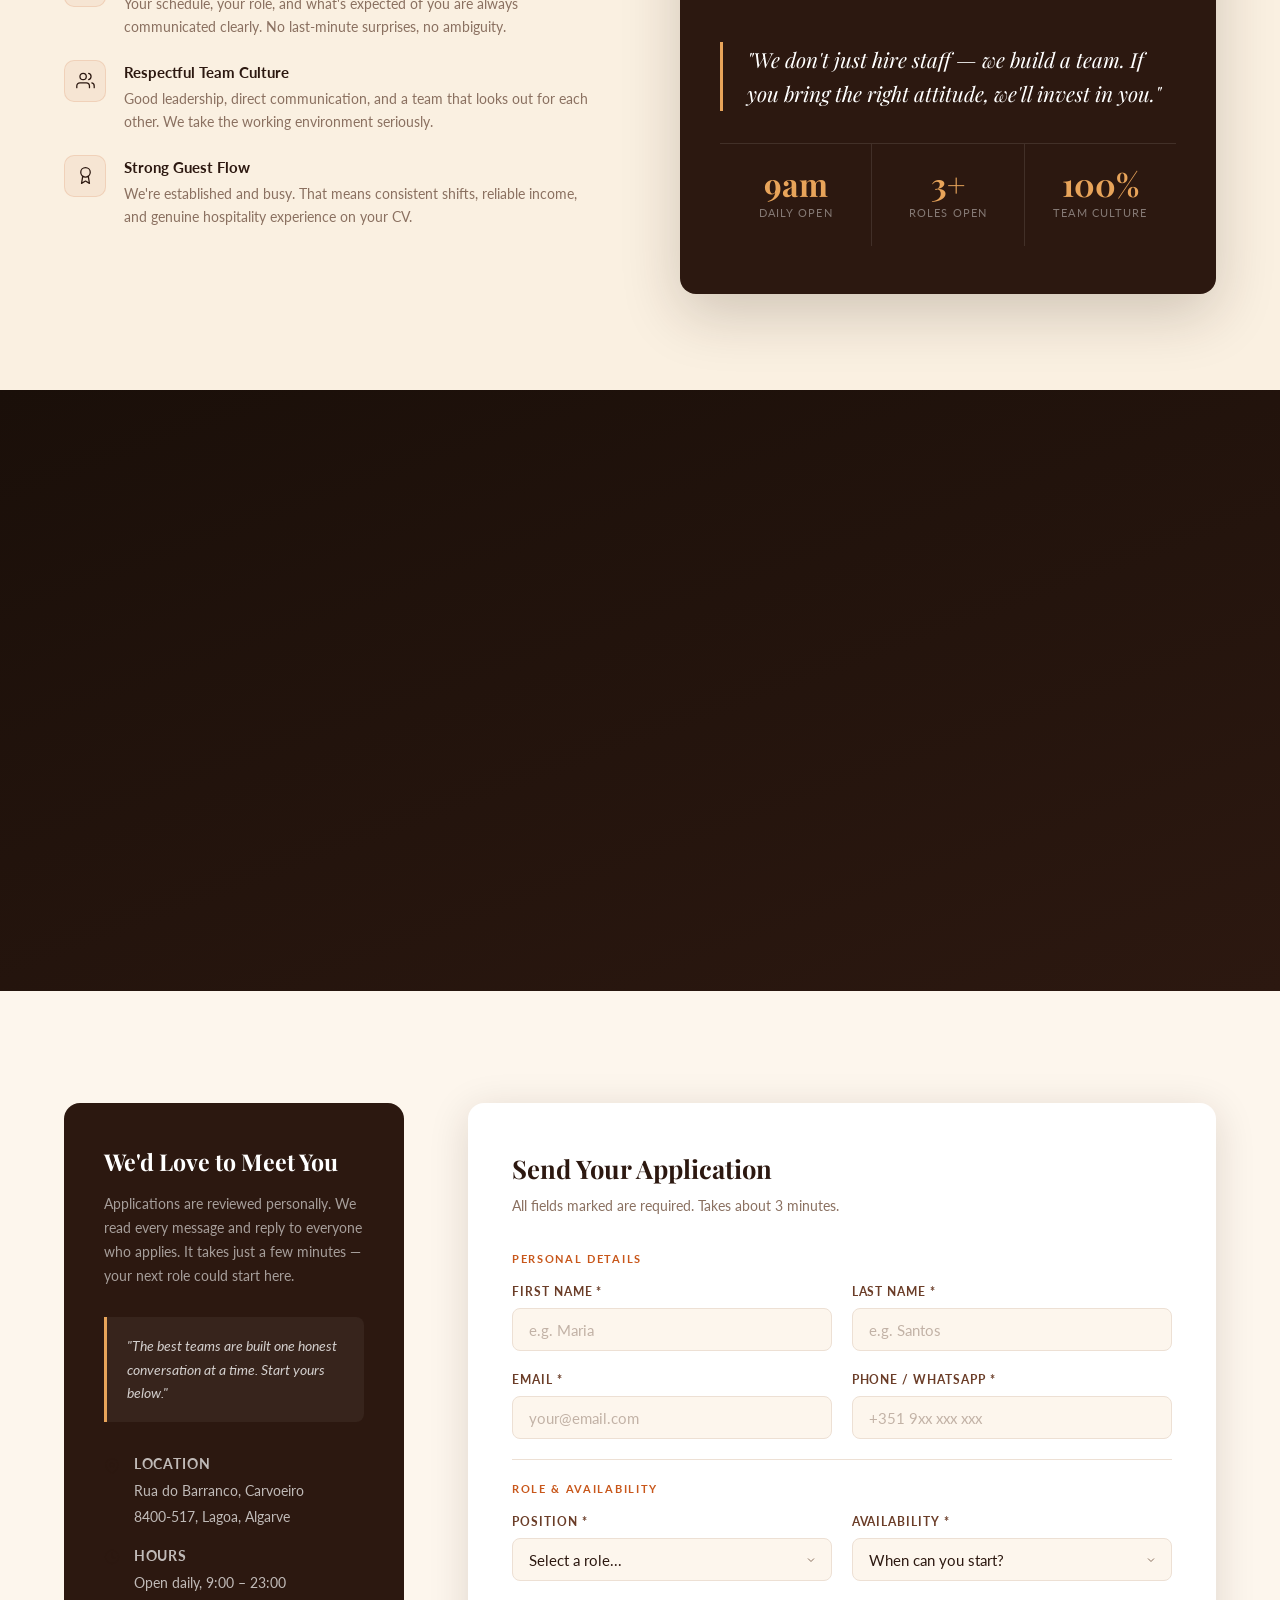
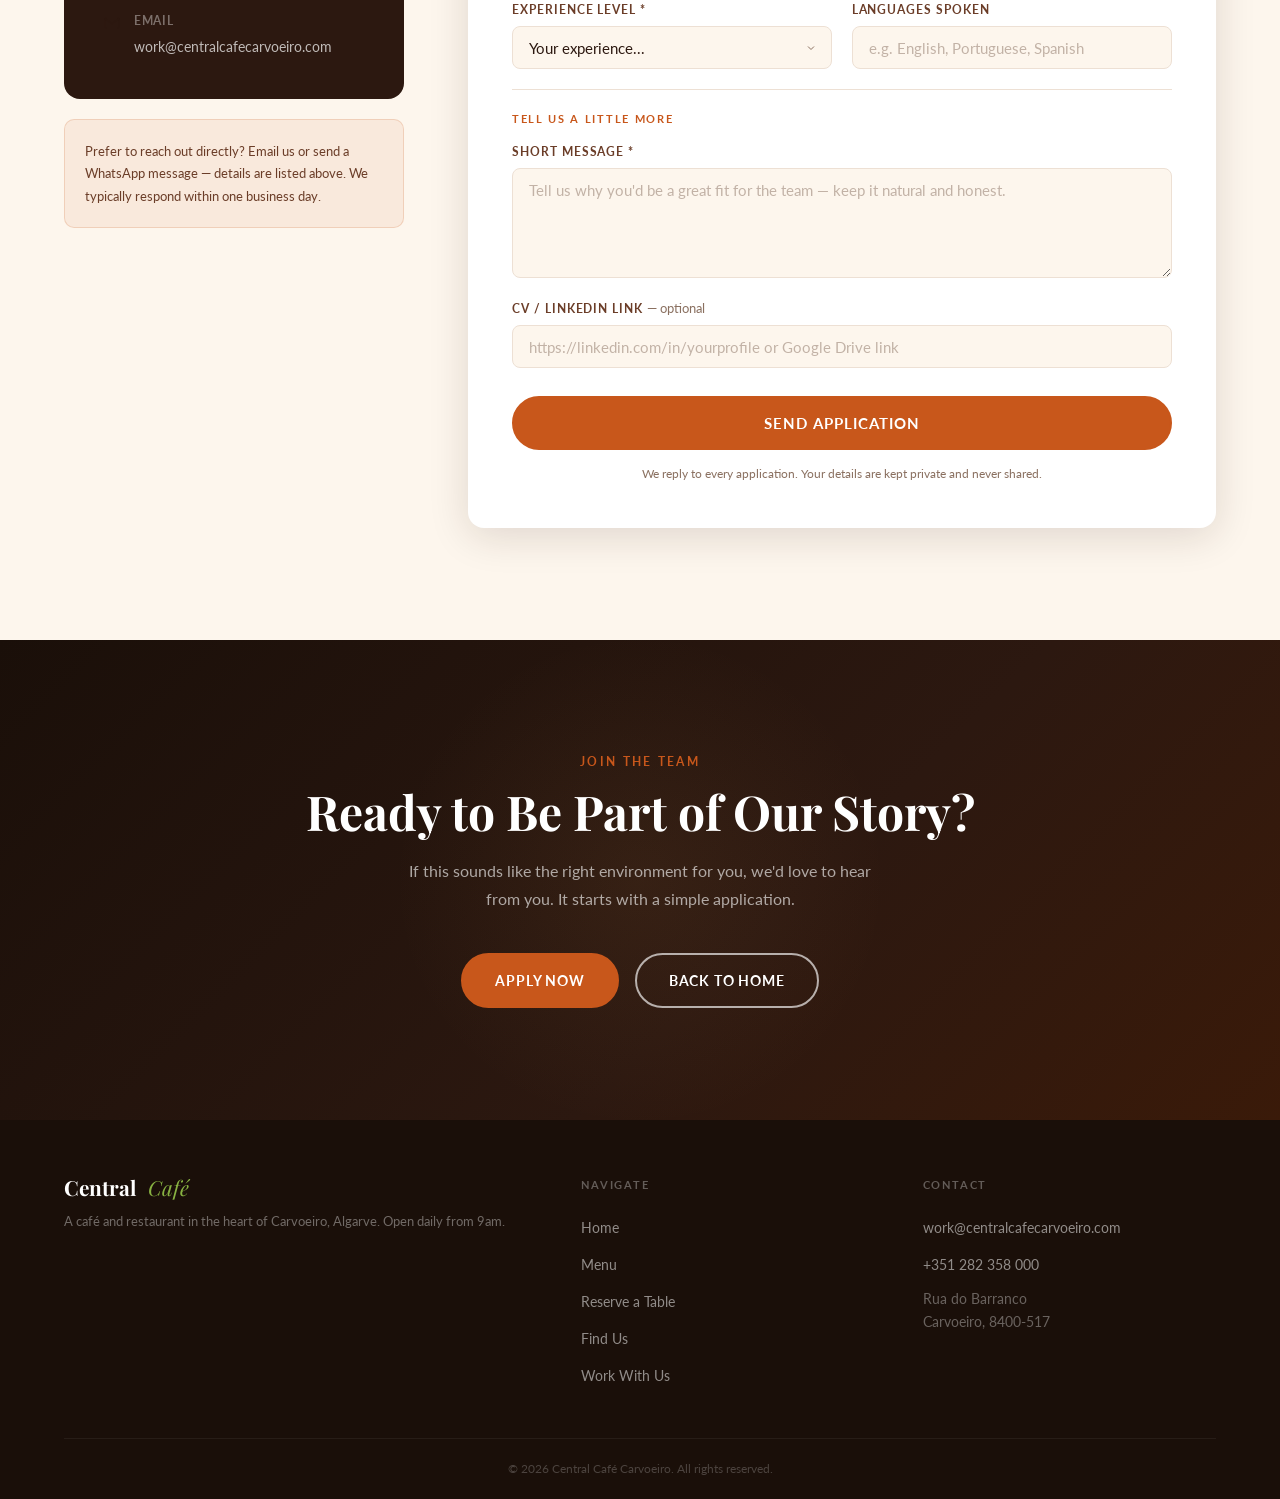
==== commit dc08f808: "Add files via upload" ====
--- a/work-with-us.html
+++ b/work-with-us.html
@@ -777,7 +777,8 @@
       <!-- Application Form -->
       <div class="reveal">
         <!-- To enable real form submission, add: action="https://formspree.io/f/YOUR_ID" method="POST" -->
-        <form class="application-form" id="apply-form" novalidate>
+        <form class="application-form" id="apply-form" name="application" data-netlify="true" novalidate>
+          <input type="hidden" name="form-name" value="application" />
           <div class="form-success" id="form-success">
             <svg><use href="#icon-check"/></svg>
             <span class="t" data-en="Application sent! We'll be in touch within 48 hours." data-pt="Candidatura enviada! Entraremos em contacto em 48 horas.">Application sent! We'll be in touch within 48 hours.</span>
@@ -1004,12 +1005,19 @@
     });
     if (!valid) return;
 
-    /* Show success state (wire up a real action attr for production) */
-    success.classList.add('visible');
-    form.querySelectorAll('input, select, textarea, button[type="submit"]').forEach(function(el) {
-      el.disabled = true;
+    fetch('/', {
+      method: 'POST',
+      headers: { 'Content-Type': 'application/x-www-form-urlencoded' },
+      body: new URLSearchParams(new FormData(form)).toString()
+    }).then(function() {
+      success.classList.add('visible');
+      form.querySelectorAll('input, select, textarea, button[type="submit"]').forEach(function(el) {
+        el.disabled = true;
+      });
+      success.scrollIntoView({ behavior: 'smooth', block: 'center' });
+    }).catch(function() {
+      alert('Something went wrong. Please try again or contact us directly.');
     });
-    success.scrollIntoView({ behavior: 'smooth', block: 'center' });
   });
 
   /* Re-style invalid fields on input */
